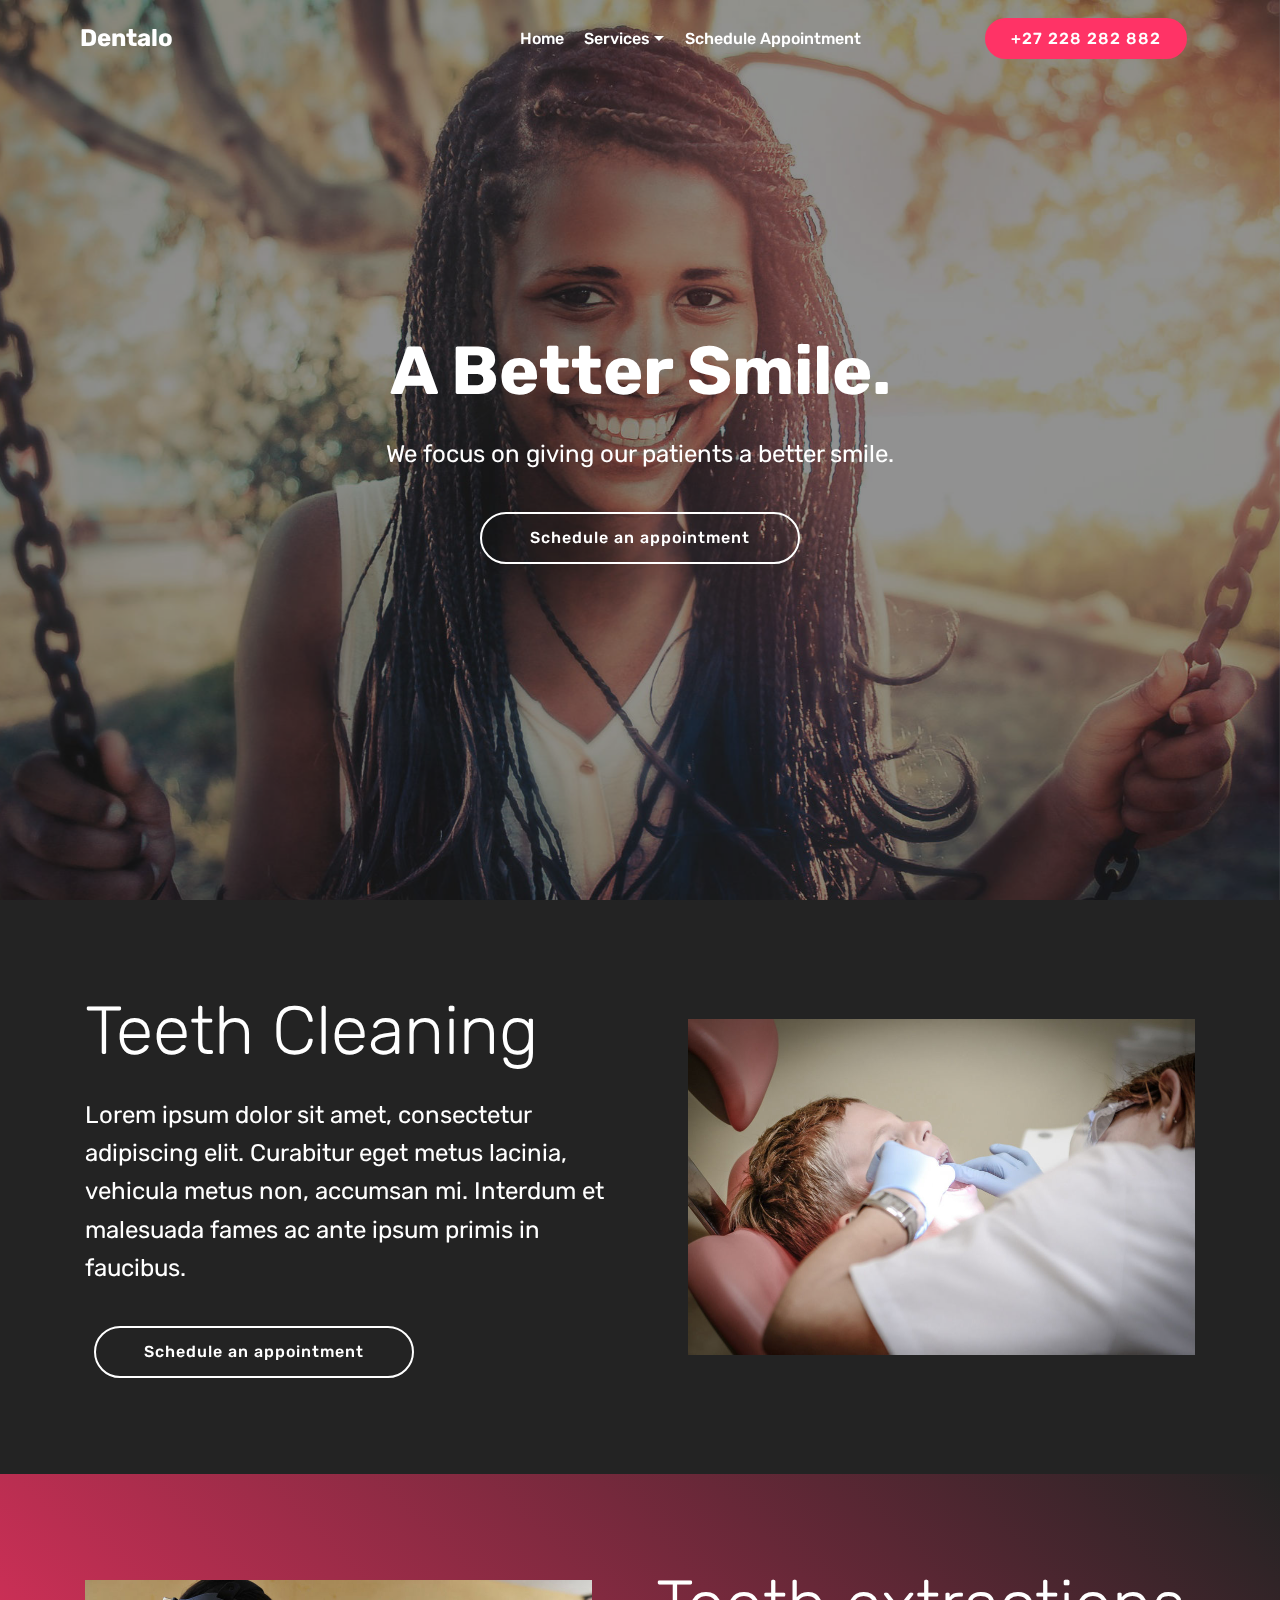
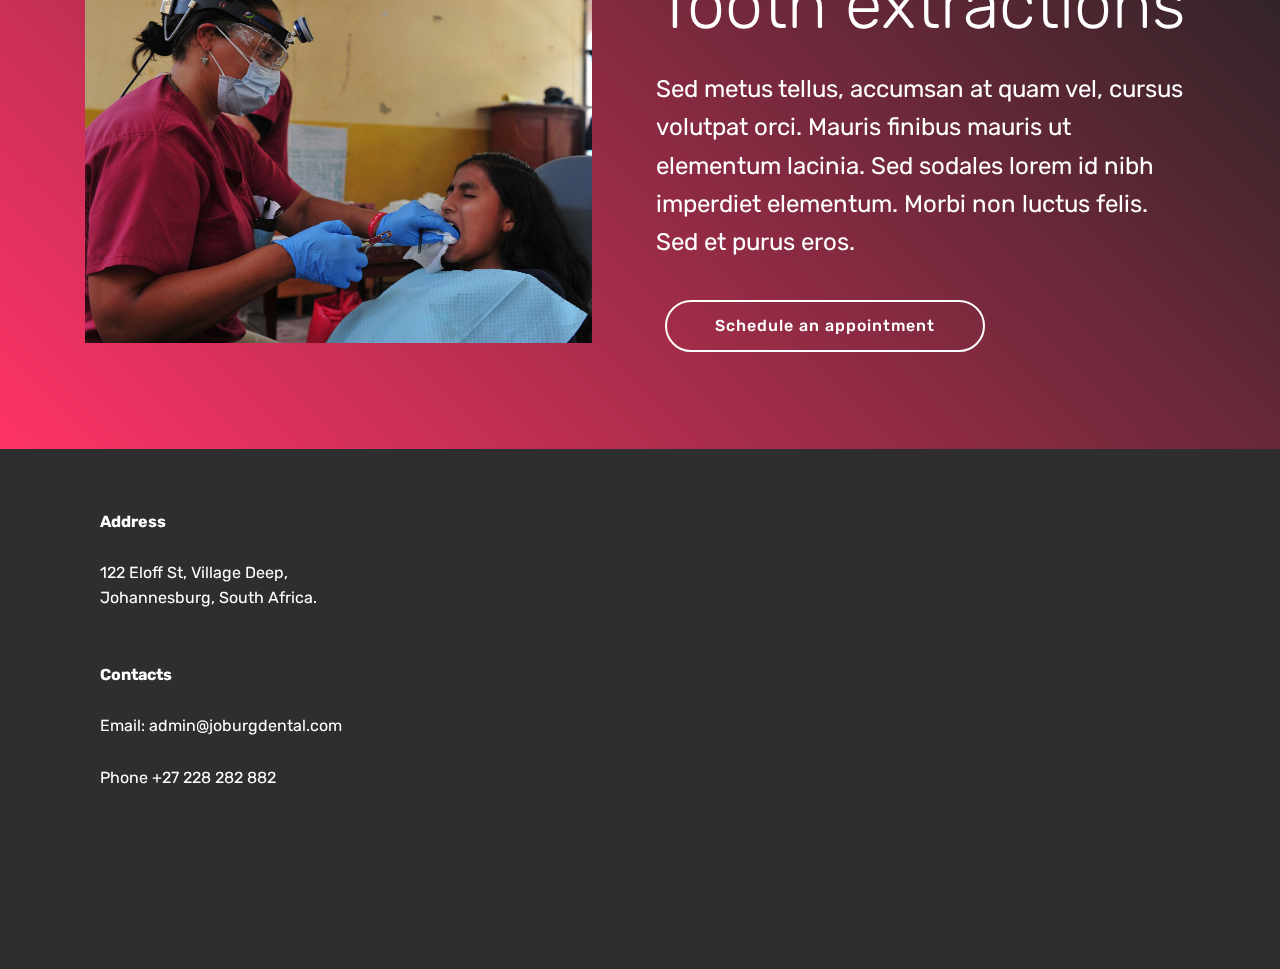
==== index.html @ c6b38f9f "create github pages" ====
<!DOCTYPE html>
<html  >
<head>
  <!-- Site made with Mobirise Website Builder v4.12.3, https://mobirise.com -->
  <meta charset="UTF-8">
  <meta http-equiv="X-UA-Compatible" content="IE=edge">
  <meta name="generator" content="Mobirise v4.12.3, mobirise.com">
  <meta name="viewport" content="width=device-width, initial-scale=1, minimum-scale=1">
  <link rel="shortcut icon" href="assets/images/mbr-196x98.png" type="image/x-icon">
  <meta name="description" content="">
  
  
  <title>Home</title>
  <link rel="stylesheet" href="assets/web/assets/mobirise-icons/mobirise-icons.css">
  <link rel="stylesheet" href="assets/bootstrap/css/bootstrap.min.css">
  <link rel="stylesheet" href="assets/bootstrap/css/bootstrap-grid.min.css">
  <link rel="stylesheet" href="assets/bootstrap/css/bootstrap-reboot.min.css">
  <link rel="stylesheet" href="assets/socicon/css/styles.css">
  <link rel="stylesheet" href="assets/tether/tether.min.css">
  <link rel="stylesheet" href="assets/dropdown/css/style.css">
  <link rel="stylesheet" href="assets/theme/css/style.css">
  <link rel="preload" as="style" href="assets/mobirise/css/mbr-additional.css"><link rel="stylesheet" href="assets/mobirise/css/mbr-additional.css" type="text/css">
  
  
  
</head>
<body>
  <section class="menu cid-s1eCRhpYbA" once="menu" id="menu1-0">

    

    <nav class="navbar navbar-expand beta-menu navbar-dropdown align-items-center navbar-fixed-top navbar-toggleable-sm bg-color transparent">
        <button class="navbar-toggler navbar-toggler-right" type="button" data-toggle="collapse" data-target="#navbarSupportedContent" aria-controls="navbarSupportedContent" aria-expanded="false" aria-label="Toggle navigation">
            <div class="hamburger">
                <span></span>
                <span></span>
                <span></span>
                <span></span>
            </div>
        </button>
        <div class="menu-logo">
            <div class="navbar-brand">
                
                <span class="navbar-caption-wrap"><a class="navbar-caption text-white display-5" href="https://mobirise.co">Dentalo</a></span>
            </div>
        </div>
        <div class="collapse navbar-collapse" id="navbarSupportedContent">
            <ul class="navbar-nav nav-dropdown" data-app-modern-menu="true"><li class="nav-item">
                    <a class="nav-link link text-white display-4" href="index.html">Home</a>
                </li><li class="nav-item dropdown"><a class="nav-link link text-white dropdown-toggle display-4" href="page1.html" data-toggle="dropdown-submenu" aria-expanded="true">Services</a><div class="dropdown-menu"><a class="text-white dropdown-item display-4" href="page1.html">Teeth Cleaning</a><a class="text-white dropdown-item display-4" href="page1.html">Braces</a></div></li><li class="nav-item"><a class="nav-link link text-white display-4" href="page1.html">Schedule Appointment</a></li>
                <li class="nav-item">
                    <a class="nav-link link text-white display-4" href="https://mobirise.co">
                        <font face="MobiriseIcons"><br></font> &nbsp; &nbsp; &nbsp; &nbsp; &nbsp; &nbsp; &nbsp; &nbsp; &nbsp; &nbsp;&nbsp;</a>
                </li></ul>
            <div class="navbar-buttons mbr-section-btn"><a class="btn btn-sm btn-secondary display-7" href="tel:+27 177 909 277">+27 228 282 882</a></div>
        </div>
    </nav>
</section>

<section class="engine"><a href="https://mobirise.info/z">best website templates</a></section><section class="cid-s1eF5R9jVP mbr-fullscreen mbr-parallax-background" id="header2-3">

    

    <div class="mbr-overlay" style="opacity: 0.5; background-color: rgb(35, 35, 35);"></div>

    <div class="container align-center">
        <div class="row justify-content-md-center">
            <div class="mbr-white col-md-10">
                <h1 class="mbr-section-title mbr-bold pb-3 mbr-fonts-style display-1">
                    A Better Smile.</h1>
                
                <p class="mbr-text pb-3 mbr-fonts-style display-5">We focus on giving our patients a better smile.</p>
                <div class="mbr-section-btn"><a class="btn btn-md btn-white-outline display-4" href="page1.html">Schedule an appointment</a></div>
            </div>
        </div>
    </div>
    
</section>

<section class="header3 cid-s1eGdiZqdR" id="header3-4">

    

    

    <div class="container">
        <div class="media-container-row">
            <div class="mbr-figure" style="width: 100%;">
                <img src="assets/images/mbr-1014x671.jpg" alt="Mobirise" title="">
            </div>

            <div class="media-content">
                <h1 class="mbr-section-title mbr-white pb-3 mbr-fonts-style display-1">
                    Teeth Cleaning</h1>
                
                <div class="mbr-section-text mbr-white pb-3 ">
                    <p class="mbr-text mbr-fonts-style display-5">
                        Lorem ipsum dolor sit amet, consectetur adipiscing elit. Curabitur eget metus lacinia, vehicula metus non, accumsan mi. Interdum et malesuada fames ac ante ipsum primis in faucibus.</p>
                </div>
                <div class="mbr-section-btn"><a class="btn btn-md btn-white-outline display-4" href="page1.html">Schedule an appointment</a></div>
            </div>
        </div>
    </div>

</section>

<section class="header3 cid-s1eJsn1pOf" id="header3-5">

    

    

    <div class="container">
        <div class="media-container-row">
            <div class="mbr-figure" style="width: 100%;">
                <img src="assets/images/mbr-1014x724.jpg" alt="Mobirise" title="">
            </div>

            <div class="media-content">
                <h1 class="mbr-section-title mbr-white pb-3 mbr-fonts-style display-1">
                    Tooth extractions</h1>
                
                <div class="mbr-section-text mbr-white pb-3 ">
                    <p class="mbr-text mbr-fonts-style display-5">Sed metus tellus, accumsan at quam vel, cursus volutpat orci. Mauris finibus mauris ut elementum lacinia. Sed sodales lorem id nibh imperdiet elementum. Morbi non luctus felis. Sed et purus eros.</p>
                </div>
                <div class="mbr-section-btn"><a class="btn btn-md btn-white-outline display-4" href="page1.html">Schedule an appointment</a></div>
            </div>
        </div>
    </div>

</section>

<section class="cid-s1eMIFIVmh" id="footer2-8">

    

    

    <div class="container">
        <div class="media-container-row content mbr-white">
            <div class="col-12 col-md-3 mbr-fonts-style display-7">
                <p class="mbr-text">
                    <strong>Address</strong>
                    <br><br>122 Eloff St, Village Deep, Johannesburg, South Africa.<br>
                    <br>
                    <br><strong>Contacts</strong>
                    <br>
                    <br>Email: admin@joburgdental.com &nbsp; <br>Phone +27 228 282 882&nbsp;<br></p>
            </div>
            <div class="col-12 col-md-3 mbr-fonts-style display-7">
                <p class="mbr-text"></p>
            </div>
            <div class="col-12 col-md-6">
                <div class="google-map"><iframe frameborder="0" style="border:0" src="https://www.google.com/maps/embed/v1/place?key=AIzaSyAEIpgj38KyLFELm2bK9Y7krBkz1K-cMq8&amp;q=place_id:ChIJB31ezOoOlR4RMbNybUvDnTE" allowfullscreen=""></iframe></div>
            </div>
        </div>
        
    </div>
</section>


  <script src="assets/web/assets/jquery/jquery.min.js"></script>
  <script src="assets/popper/popper.min.js"></script>
  <script src="assets/bootstrap/js/bootstrap.min.js"></script>
  <script src="assets/tether/tether.min.js"></script>
  <script src="assets/dropdown/js/nav-dropdown.js"></script>
  <script src="assets/dropdown/js/navbar-dropdown.js"></script>
  <script src="assets/touchswipe/jquery.touch-swipe.min.js"></script>
  <script src="assets/parallax/jarallax.min.js"></script>
  <script src="assets/smoothscroll/smooth-scroll.js"></script>
  <script src="assets/theme/js/script.js"></script>
  
  
</body>
</html>
---- assets/web/assets/mobirise-icons/mobirise-icons.css ----
@font-face {
  font-family: 'MobiriseIcons';
  src:  url('mobirise-icons.eot?spat4u');
  src:  url('mobirise-icons.eot?spat4u#iefix') format('embedded-opentype'),
    url('mobirise-icons.ttf?spat4u') format('truetype'),
    url('mobirise-icons.woff?spat4u') format('woff'),
    url('mobirise-icons.svg?spat4u#MobiriseIcons') format('svg');
  font-weight: normal;
  font-style: normal;
  font-display: swap;
}

[class^="mbri-"], [class*=" mbri-"] {
  /* use !important to prevent issues with browser extensions that change fonts */
  font-family: MobiriseIcons !important;
  speak: none;
  font-style: normal;
  font-weight: normal;
  font-variant: normal;
  text-transform: none;
  line-height: 1;

  /* Better Font Rendering =========== */
  -webkit-font-smoothing: antialiased;
  -moz-osx-font-smoothing: grayscale;
}

.mbri-add-submenu:before {
  content: "\e900";
}
.mbri-alert:before {
  content: "\e901";
}
.mbri-align-center:before {
  content: "\e902";
}
.mbri-align-justify:before {
  content: "\e903";
}
.mbri-align-left:before {
  content: "\e904";
}
.mbri-align-right:before {
  content: "\e905";
}
.mbri-android:before {
  content: "\e906";
}
.mbri-apple:before {
  content: "\e907";
}
.mbri-arrow-down:before {
  content: "\e908";
}
.mbri-arrow-next:before {
  content: "\e909";
}
.mbri-arrow-prev:before {
  content: "\e90a";
}
.mbri-arrow-up:before {
  content: "\e90b";
}
.mbri-bold:before {
  content: "\e90c";
}
.mbri-bookmark:before {
  content: "\e90d";
}
.mbri-bootstrap:before {
  content: "\e90e";
}
.mbri-briefcase:before {
  content: "\e90f";
}
.mbri-browse:before {
  content: "\e910";
}
.mbri-bulleted-list:before {
  content: "\e911";
}
.mbri-calendar:before {
  content: "\e912";
}
.mbri-camera:before {
  content: "\e913";
}
.mbri-cart-add:before {
  content: "\e914";
}
.mbri-cart-full:before {
  content: "\e915";
}
.mbri-cash:before {
  content: "\e916";
}
.mbri-change-style:before {
  content: "\e917";
}
.mbri-chat:before {
  content: "\e918";
}
.mbri-clock:before {
  content: "\e919";
}
.mbri-close:before {
  content: "\e91a";
}
.mbri-cloud:before {
  content: "\e91b";
}
.mbri-code:before {
  content: "\e91c";
}
.mbri-contact-form:before {
  content: "\e91d";
}
.mbri-credit-card:before {
  content: "\e91e";
}
.mbri-cursor-click:before {
  content: "\e91f";
}
.mbri-cust-feedback:before {
  content: "\e920";
}
.mbri-database:before {
  content: "\e921";
}
.mbri-delivery:before {
  content: "\e922";
}
.mbri-desktop:before {
  content: "\e923";
}
.mbri-devices:before {
  content: "\e924";
}
.mbri-down:before {
  content: "\e925";
}
.mbri-download:before {
  content: "\e989";
}
.mbri-drag-n-drop:before {
  content: "\e927";
}
.mbri-drag-n-drop2:before {
  content: "\e928";
}
.mbri-edit:before {
  content: "\e929";
}
.mbri-edit2:before {
  content: "\e92a";
}
.mbri-error:before {
  content: "\e92b";
}
.mbri-extension:before {
  content: "\e92c";
}
.mbri-features:before {
  content: "\e92d";
}
.mbri-file:before {
  content: "\e92e";
}
.mbri-flag:before {
  content: "\e92f";
}
.mbri-folder:before {
  content: "\e930";
}
.mbri-gift:before {
  content: "\e931";
}
.mbri-github:before {
  content: "\e932";
}
.mbri-globe:before {
  content: "\e933";
}
.mbri-globe-2:before {
  content: "\e934";
}
.mbri-growing-chart:before {
  content: "\e935";
}
.mbri-hearth:before {
  content: "\e936";
}
.mbri-help:before {
  content: "\e937";
}
.mbri-home:before {
  content: "\e938";
}
.mbri-hot-cup:before {
  content: "\e939";
}
.mbri-idea:before {
  content: "\e93a";
}
.mbri-image-gallery:before {
  content: "\e93b";
}
.mbri-image-slider:before {
  content: "\e93c";
}
.mbri-info:before {
  content: "\e93d";
}
.mbri-italic:before {
  content: "\e93e";
}
.mbri-key:before {
  content: "\e93f";
}
.mbri-laptop:before {
  content: "\e940";
}
.mbri-layers:before {
  content: "\e941";
}
.mbri-left-right:before {
  content: "\e942";
}
.mbri-left:before {
  content: "\e943";
}
.mbri-letter:before {
  content: "\e944";
}
.mbri-like:before {
  content: "\e945";
}
.mbri-link:before {
  content: "\e946";
}
.mbri-lock:before {
  content: "\e947";
}
.mbri-login:before {
  content: "\e948";
}
.mbri-logout:before {
  content: "\e949";
}
.mbri-magic-stick:before {
  content: "\e94a";
}
.mbri-map-pin:before {
  content: "\e94b";
}
.mbri-menu:before {
  content: "\e94c";
}
.mbri-mobile:before {
  content: "\e94d";
}
.mbri-mobile2:before {
  content: "\e94e";
}
.mbri-mobirise:before {
  content: "\e94f";
}
.mbri-more-horizontal:before {
  content: "\e950";
}
.mbri-more-vertical:before {
  content: "\e951";
}
.mbri-music:before {
  content: "\e952";
}
.mbri-new-file:before {
  content: "\e953";
}
.mbri-numbered-list:before {
  content: "\e954";
}
.mbri-opened-folder:before {
  content: "\e955";
}
.mbri-pages:before {
  content: "\e956";
}
.mbri-paper-plane:before {
  content: "\e957";
}
.mbri-paperclip:before {
  content: "\e958";
}
.mbri-photo:before {
  content: "\e959";
}
.mbri-photos:before {
  content: "\e95a";
}
.mbri-pin:before {
  content: "\e95b";
}
.mbri-play:before {
  content: "\e95c";
}
.mbri-plus:before {
  content: "\e95d";
}
.mbri-preview:before {
  content: "\e95e";
}
.mbri-print:before {
  content: "\e95f";
}
.mbri-protect:before {
  content: "\e960";
}
.mbri-question:before {
  content: "\e961";
}
.mbri-quote-left:before {
  content: "\e962";
}
.mbri-quote-right:before {
  content: "\e963";
}
.mbri-refresh:before {
  content: "\e964";
}
.mbri-responsive:before {
  content: "\e965";
}
.mbri-right:before {
  content: "\e966";
}
.mbri-rocket:before {
  content: "\e967";
}
.mbri-sad-face:before {
  content: "\e968";
}
.mbri-sale:before {
  content: "\e969";
}
.mbri-save:before {
  content: "\e96a";
}
.mbri-search:before {
  content: "\e96b";
}
.mbri-setting:before {
  content: "\e96c";
}
.mbri-setting2:before {
  content: "\e96d";
}
.mbri-setting3:before {
  content: "\e96e";
}
.mbri-share:before {
  content: "\e96f";
}
.mbri-shopping-bag:before {
  content: "\e970";
}
.mbri-shopping-basket:before {
  content: "\e971";
}
.mbri-shopping-cart:before {
  content: "\e972";
}
.mbri-sites:before {
  content: "\e973";
}
.mbri-smile-face:before {
  content: "\e974";
}
.mbri-speed:before {
  content: "\e975";
}
.mbri-star:before {
  content: "\e976";
}
.mbri-success:before {
  content: "\e977";
}
.mbri-sun:before {
  content: "\e978";
}
.mbri-sun2:before {
  content: "\e979";
}
.mbri-tablet:before {
  content: "\e97a";
}
.mbri-tablet-vertical:before {
  content: "\e97b";
}
.mbri-target:before {
  content: "\e97c";
}
.mbri-timer:before {
  content: "\e97d";
}
.mbri-to-ftp:before {
  content: "\e97e";
}
.mbri-to-local-drive:before {
  content: "\e97f";
}
.mbri-touch-swipe:before {
  content: "\e980";
}
.mbri-touch:before {
  content: "\e981";
}
.mbri-trash:before {
  content: "\e982";
}
.mbri-underline:before {
  content: "\e983";
}
.mbri-unlink:before {
  content: "\e984";
}
.mbri-unlock:before {
  content: "\e985";
}
.mbri-up-down:before {
  content: "\e986";
}
.mbri-up:before {
  content: "\e987";
}
.mbri-update:before {
  content: "\e988";
}
.mbri-upload:before {
 content: "\e926"; 
}
.mbri-user:before {
  content: "\e98a";
}
.mbri-user2:before {
  content: "\e98b";
}
.mbri-users:before {
  content: "\e98c";
}
.mbri-video:before {
  content: "\e98d";
}
.mbri-video-play:before {
  content: "\e98e";
}
.mbri-watch:before {
  content: "\e98f";
}
.mbri-website-theme:before {
  content: "\e990";
}
.mbri-wifi:before {
  content: "\e991";
}
.mbri-windows:before {
  content: "\e992";
}
.mbri-zoom-out:before {
  content: "\e993";
}
.mbri-redo:before {
  content: "\e994";
}
.mbri-undo:before {
  content: "\e995";
}
---- assets/socicon/css/styles.css ----
@charset "UTF-8";

@font-face {
  font-family: 'Socicon';
  src:  url('../fonts/socicon.eot');
  src:  url('../fonts/socicon.eot?#iefix') format('embedded-opentype'),
    url('../fonts/socicon.woff2') format('woff2'),
    url('../fonts/socicon.ttf') format('truetype'),
    url('../fonts/socicon.woff') format('woff'),
    url('../fonts/socicon.svg#socicon') format('svg');
  font-weight: normal;
  font-style: normal;
}

[data-icon]:before {
  font-family: "socicon" !important;
  content: attr(data-icon);
  font-style: normal !important;
  font-weight: normal !important;
  font-variant: normal !important;
  text-transform: none !important;
  speak: none;
  line-height: 1;
  -webkit-font-smoothing: antialiased;
  -moz-osx-font-smoothing: grayscale;
}

[class^="socicon-"], [class*=" socicon-"] {
  /* use !important to prevent issues with browser extensions that change fonts */
  font-family: 'Socicon' !important;
  speak: none;
  font-style: normal;
  font-weight: normal;
  font-variant: normal;
  text-transform: none;
  line-height: 1;

  /* Better Font Rendering =========== */
  -webkit-font-smoothing: antialiased;
  -moz-osx-font-smoothing: grayscale;
}

.socicon-eitaa:before {
  content: "\e97c";
}
.socicon-soroush:before {
  content: "\e97d";
}
.socicon-bale:before {
  content: "\e97e";
}
.socicon-zazzle:before {
  content: "\e97b";
}
.socicon-society6:before {
  content: "\e97a";
}
.socicon-redbubble:before {
  content: "\e979";
}
.socicon-avvo:before {
  content: "\e978";
}
.socicon-stitcher:before {
  content: "\e977";
}
.socicon-googlehangouts:before {
  content: "\e974";
}
.socicon-dlive:before {
  content: "\e975";
}
.socicon-vsco:before {
  content: "\e976";
}
.socicon-flipboard:before {
  content: "\e973";
}
.socicon-ubuntu:before {
  content: "\e958";
}
.socicon-artstation:before {
  content: "\e959";
}
.socicon-invision:before {
  content: "\e95a";
}
.socicon-torial:before {
  content: "\e95b";
}
.socicon-collectorz:before {
  content: "\e95c";
}
.socicon-seenthis:before {
  content: "\e95d";
}
.socicon-googleplaymusic:before {
  content: "\e95e";
}
.socicon-debian:before {
  content: "\e95f";
}
.socicon-filmfreeway:before {
  content: "\e960";
}
.socicon-gnome:before {
  content: "\e961";
}
.socicon-itchio:before {
  content: "\e962";
}
.socicon-jamendo:before {
  content: "\e963";
}
.socicon-mix:before {
  content: "\e964";
}
.socicon-sharepoint:before {
  content: "\e965";
}
.socicon-tinder:before {
  content: "\e966";
}
.socicon-windguru:before {
  content: "\e967";
}
.socicon-cdbaby:before {
  content: "\e968";
}
.socicon-elementaryos:before {
  content: "\e969";
}
.socicon-stage32:before {
  content: "\e96a";
}
.socicon-tiktok:before {
  content: "\e96b";
}
.socicon-gitter:before {
  content: "\e96c";
}
.socicon-letterboxd:before {
  content: "\e96d";
}
.socicon-threema:before {
  content: "\e96e";
}
.socicon-splice:before {
  content: "\e96f";
}
.socicon-metapop:before {
  content: "\e970";
}
.socicon-naver:before {
  content: "\e971";
}
.socicon-remote:before {
  content: "\e972";
}
.socicon-internet:before {
  content: "\e957";
}
.socicon-moddb:before {
  content: "\e94b";
}
.socicon-indiedb:before {
  content: "\e94c";
}
.socicon-traxsource:before {
  content: "\e94d";
}
.socicon-gamefor:before {
  content: "\e94e";
}
.socicon-pixiv:before {
  content: "\e94f";
}
.socicon-myanimelist:before {
  content: "\e950";
}
.socicon-blackberry:before {
  content: "\e951";
}
.socicon-wickr:before {
  content: "\e952";
}
.socicon-spip:before {
  content: "\e953";
}
.socicon-napster:before {
  content: "\e954";
}
.socicon-beatport:before {
  content: "\e955";
}
.socicon-hackerone:before {
  content: "\e956";
}
.socicon-hackernews:before {
  content: "\e946";
}
.socicon-smashwords:before {
  content: "\e947";
}
.socicon-kobo:before {
  content: "\e948";
}
.socicon-bookbub:before {
  content: "\e949";
}
.socicon-mailru:before {
  content: "\e94a";
}
.socicon-gitlab:before {
  content: "\e945";
}
.socicon-instructables:before {
  content: "\e944";
}
.socicon-portfolio:before {
  content: "\e943";
}
.socicon-codered:before {
  content: "\e940";
}
.socicon-origin:before {
  content: "\e941";
}
.socicon-nextdoor:before {
  content: "\e942";
}
.socicon-udemy:before {
  content: "\e93f";
}
.socicon-livemaster:before {
  content: "\e93e";
}
.socicon-crunchbase:before {
  content: "\e93b";
}
.socicon-homefy:before {
  content: "\e93c";
}
.socicon-calendly:before {
  content: "\e93d";
}
.socicon-realtor:before {
  content: "\e90f";
}
.socicon-tidal:before {
  content: "\e910";
}
.socicon-qobuz:before {
  content: "\e911";
}
.socicon-natgeo:before {
  content: "\e912";
}
.socicon-mastodon:before {
  content: "\e913";
}
.socicon-unsplash:before {
  content: "\e914";
}
.socicon-homeadvisor:before {
  content: "\e915";
}
.socicon-angieslist:before {
  content: "\e916";
}
.socicon-codepen:before {
  content: "\e917";
}
.socicon-slack:before {
  content: "\e918";
}
.socicon-openaigym:before {
  content: "\e919";
}
.socicon-logmein:before {
  content: "\e91a";
}
.socicon-fiverr:before {
  content: "\e91b";
}
.socicon-gotomeeting:before {
  content: "\e91c";
}
.socicon-aliexpress:before {
  content: "\e91d";
}
.socicon-guru:before {
  content: "\e91e";
}
.socicon-appstore:before {
  content: "\e91f";
}
.socicon-homes:before {
  content: "\e920";
}
.socicon-zoom:before {
  content: "\e921";
}
.socicon-alibaba:before {
  content: "\e922";
}
.socicon-craigslist:before {
  content: "\e923";
}
.socicon-wix:before {
  content: "\e924";
}
.socicon-redfin:before {
  content: "\e925";
}
.socicon-googlecalendar:before {
  content: "\e926";
}
.socicon-shopify:before {
  content: "\e927";
}
.socicon-freelancer:before {
  content: "\e928";
}
.socicon-seedrs:before {
  content: "\e929";
}
.socicon-bing:before {
  content: "\e92a";
}
.socicon-doodle:before {
  content: "\e92b";
}
.socicon-bonanza:before {
  content: "\e92c";
}
.socicon-squarespace:before {
  content: "\e92d";
}
.socicon-toptal:before {
  content: "\e92e";
}
.socicon-gust:before {
  content: "\e92f";
}
.socicon-ask:before {
  content: "\e930";
}
.socicon-trulia:before {
  content: "\e931";
}
.socicon-loomly:before {
  content: "\e932";
}
.socicon-ghost:before {
  content: "\e933";
}
.socicon-upwork:before {
  content: "\e934";
}
.socicon-fundable:before {
  content: "\e935";
}
.socicon-booking:before {
  content: "\e936";
}
.socicon-googlemaps:before {
  content: "\e937";
}
.socicon-zillow:before {
  content: "\e938";
}
.socicon-niconico:before {
  content: "\e939";
}
.socicon-toneden:before {
  content: "\e93a";
}
.socicon-augment:before {
  content: "\e908";
}
.socicon-bitbucket:before {
  content: "\e909";
}
.socicon-fyuse:before {
  content: "\e90a";
}
.socicon-yt-gaming:before {
  content: "\e90b";
}
.socicon-sketchfab:before {
  content: "\e90c";
}
.socicon-mobcrush:before {
  content: "\e90d";
}
.socicon-microsoft:before {
  content: "\e90e";
}
.socicon-pandora:before {
  content: "\e907";
}
.socicon-messenger:before {
  content: "\e906";
}
.socicon-gamewisp:before {
  content: "\e905";
}
.socicon-bloglovin:before {
  content: "\e904";
}
.socicon-tunein:before {
  content: "\e903";
}
.socicon-gamejolt:before {
  content: "\e901";
}
.socicon-trello:before {
  content: "\e902";
}
.socicon-spreadshirt:before {
  content: "\e900";
}
.socicon-500px:before {
  content: "\e000";
}
.socicon-8tracks:before {
  content: "\e001";
}
.socicon-airbnb:before {
  content: "\e002";
}
.socicon-alliance:before {
  content: "\e003";
}
.socicon-amazon:before {
  content: "\e004";
}
.socicon-amplement:before {
  content: "\e005";
}
.socicon-android:before {
  content: "\e006";
}
.socicon-angellist:before {
  content: "\e007";
}
.socicon-apple:before {
  content: "\e008";
}
.socicon-appnet:before {
  content: "\e009";
}
.socicon-baidu:before {
  content: "\e00a";
}
.socicon-bandcamp:before {
  content: "\e00b";
}
.socicon-battlenet:before {
  content: "\e00c";
}
.socicon-mixer:before {
  content: "\e00d";
}
.socicon-bebee:before {
  content: "\e00e";
}
.socicon-bebo:before {
  content: "\e00f";
}
.socicon-behance:before {
  content: "\e010";
}
.socicon-blizzard:before {
  content: "\e011";
}
.socicon-blogger:before {
  content: "\e012";
}
.socicon-buffer:before {
  content: "\e013";
}
.socicon-chrome:before {
  content: "\e014";
}
.socicon-coderwall:before {
  content: "\e015";
}
.socicon-curse:before {
  content: "\e016";
}
.socicon-dailymotion:before {
  content: "\e017";
}
.socicon-deezer:before {
  content: "\e018";
}
.socicon-delicious:before {
  content: "\e019";
}
.socicon-deviantart:before {
  content: "\e01a";
}
.socicon-diablo:before {
  content: "\e01b";
}
.socicon-digg:before {
  content: "\e01c";
}
.socicon-discord:before {
  content: "\e01d";
}
.socicon-disqus:before {
  content: "\e01e";
}
.socicon-douban:before {
  content: "\e01f";
}
.socicon-draugiem:before {
  content: "\e020";
}
.socicon-dribbble:before {
  content: "\e021";
}
.socicon-drupal:before {
  content: "\e022";
}
.socicon-ebay:before {
  content: "\e023";
}
.socicon-ello:before {
  content: "\e024";
}
.socicon-endomodo:before {
  content: "\e025";
}
.socicon-envato:before {
  content: "\e026";
}
.socicon-etsy:before {
  content: "\e027";
}
.socicon-facebook:before {
  content: "\e028";
}
.socicon-feedburner:before {
  content: "\e029";
}
.socicon-filmweb:before {
  content: "\e02a";
}
.socicon-firefox:before {
  content: "\e02b";
}
.socicon-flattr:before {
  content: "\e02c";
}
.socicon-flickr:before {
  content: "\e02d";
}
.socicon-formulr:before {
  content: "\e02e";
}
.socicon-forrst:before {
  content: "\e02f";
}
.socicon-foursquare:before {
  content: "\e030";
}
.socicon-friendfeed:before {
  content: "\e031";
}
.socicon-github:before {
  content: "\e032";
}
.socicon-goodreads:before {
  content: "\e033";
}
.socicon-google:before {
  content: "\e034";
}
.socicon-googlescholar:before {
  content: "\e035";
}
.socicon-googlegroups:before {
  content: "\e036";
}
.socicon-googlephotos:before {
  content: "\e037";
}
.socicon-googleplus:before {
  content: "\e038";
}
.socicon-grooveshark:before {
  content: "\e039";
}
.socicon-hackerrank:before {
  content: "\e03a";
}
.socicon-hearthstone:before {
  content: "\e03b";
}
.socicon-hellocoton:before {
  content: "\e03c";
}
.socicon-heroes:before {
  content: "\e03d";
}
.socicon-smashcast:before {
  content: "\e03e";
}
.socicon-horde:before {
  content: "\e03f";
}
.socicon-houzz:before {
  content: "\e040";
}
.socicon-icq:before {
  content: "\e041";
}
.socicon-identica:before {
  content: "\e042";
}
.socicon-imdb:before {
  content: "\e043";
}
.socicon-instagram:before {
  content: "\e044";
}
.socicon-issuu:before {
  content: "\e045";
}
.socicon-istock:before {
  content: "\e046";
}
.socicon-itunes:before {
  content: "\e047";
}
.socicon-keybase:before {
  content: "\e048";
}
.socicon-lanyrd:before {
  content: "\e049";
}
.socicon-lastfm:before {
  content: "\e04a";
}
.socicon-line:before {
  content: "\e04b";
}
.socicon-linkedin:before {
  content: "\e04c";
}
.socicon-livejournal:before {
  content: "\e04d";
}
.socicon-lyft:before {
  content: "\e04e";
}
.socicon-macos:before {
  content: "\e04f";
}
.socicon-mail:before {
  content: "\e050";
}
.socicon-medium:before {
  content: "\e051";
}
.socicon-meetup:before {
  content: "\e052";
}
.socicon-mixcloud:before {
  content: "\e053";
}
.socicon-modelmayhem:before {
  content: "\e054";
}
.socicon-mumble:before {
  content: "\e055";
}
.socicon-myspace:before {
  content: "\e056";
}
.socicon-newsvine:before {
  content: "\e057";
}
.socicon-nintendo:before {
  content: "\e058";
}
.socicon-npm:before {
  content: "\e059";
}
.socicon-odnoklassniki:before {
  content: "\e05a";
}
.socicon-openid:before {
  content: "\e05b";
}
.socicon-opera:before {
  content: "\e05c";
}
.socicon-outlook:before {
  content: "\e05d";
}
.socicon-overwatch:before {
  content: "\e05e";
}
.socicon-patreon:before {
  content: "\e05f";
}
.socicon-paypal:before {
  content: "\e060";
}
.socicon-periscope:before {
  content: "\e061";
}
.socicon-persona:before {
  content: "\e062";
}
.socicon-pinterest:before {
  content: "\e063";
}
.socicon-play:before {
  content: "\e064";
}
.socicon-player:before {
  content: "\e065";
}
.socicon-playstation:before {
  content: "\e066";
}
.socicon-pocket:before {
  content: "\e067";
}
.socicon-qq:before {
  content: "\e068";
}
.socicon-quora:before {
  content: "\e069";
}
.socicon-raidcall:before {
  content: "\e06a";
}
.socicon-ravelry:before {
  content: "\e06b";
}
.socicon-reddit:before {
  content: "\e06c";
}
.socicon-renren:before {
  content: "\e06d";
}
.socicon-researchgate:before {
  content: "\e06e";
}
.socicon-residentadvisor:before {
  content: "\e06f";
}
.socicon-reverbnation:before {
  content: "\e070";
}
.socicon-rss:before {
  content: "\e071";
}
.socicon-sharethis:before {
  content: "\e072";
}
.socicon-skype:before {
  content: "\e073";
}
.socicon-slideshare:before {
  content: "\e074";
}
.socicon-smugmug:before {
  content: "\e075";
}
.socicon-snapchat:before {
  content: "\e076";
}
.socicon-songkick:before {
  content: "\e077";
}
.socicon-soundcloud:before {
  content: "\e078";
}
.socicon-spotify:before {
  content: "\e079";
}
.socicon-stackexchange:before {
  content: "\e07a";
}
.socicon-stackoverflow:before {
  content: "\e07b";
}
.socicon-starcraft:before {
  content: "\e07c";
}
.socicon-stayfriends:before {
  content: "\e07d";
}
.socicon-steam:before {
  content: "\e07e";
}
.socicon-storehouse:before {
  content: "\e07f";
}
.socicon-strava:before {
  content: "\e080";
}
.socicon-streamjar:before {
  content: "\e081";
}
.socicon-stumbleupon:before {
  content: "\e082";
}
.socicon-swarm:before {
  content: "\e083";
}
.socicon-teamspeak:before {
  content: "\e084";
}
.socicon-teamviewer:before {
  content: "\e085";
}
.socicon-technorati:before {
  content: "\e086";
}
.socicon-telegram:before {
  content: "\e087";
}
.socicon-tripadvisor:before {
  content: "\e088";
}
.socicon-tripit:before {
  content: "\e089";
}
.socicon-triplej:before {
  content: "\e08a";
}
.socicon-tumblr:before {
  content: "\e08b";
}
.socicon-twitch:before {
  content: "\e08c";
}
.socicon-twitter:before {
  content: "\e08d";
}
.socicon-uber:before {
  content: "\e08e";
}
.socicon-ventrilo:before {
  content: "\e08f";
}
.socicon-viadeo:before {
  content: "\e090";
}
.socicon-viber:before {
  content: "\e091";
}
.socicon-viewbug:before {
  content: "\e092";
}
.socicon-vimeo:before {
  content: "\e093";
}
.socicon-vine:before {
  content: "\e094";
}
.socicon-vkontakte:before {
  content: "\e095";
}
.socicon-warcraft:before {
  content: "\e096";
}
.socicon-wechat:before {
  content: "\e097";
}
.socicon-weibo:before {
  content: "\e098";
}
.socicon-whatsapp:before {
  content: "\e099";
}
.socicon-wikipedia:before {
  content: "\e09a";
}
.socicon-windows:before {
  content: "\e09b";
}
.socicon-wordpress:before {
  content: "\e09c";
}
.socicon-wykop:before {
  content: "\e09d";
}
.socicon-xbox:before {
  content: "\e09e";
}
.socicon-xing:before {
  content: "\e09f";
}
.socicon-yahoo:before {
  content: "\e0a0";
}
.socicon-yammer:before {
  content: "\e0a1";
}
.socicon-yandex:before {
  content: "\e0a2";
}
.socicon-yelp:before {
  content: "\e0a3";
}
.socicon-younow:before {
  content: "\e0a4";
}
.socicon-youtube:before {
  content: "\e0a5";
}
.socicon-zapier:before {
  content: "\e0a6";
}
.socicon-zerply:before {
  content: "\e0a7";
}
.socicon-zomato:before {
  content: "\e0a8";
}
.socicon-zynga:before {
  content: "\e0a9";
}
---- assets/dropdown/css/style.css ----
.navbar-dropdown {
  left: 0;
  padding: 0;
  position: absolute;
  right: 0;
  top: 0;
  transition: all 0.45s ease;
  z-index: 1030;
  background: #282828; }
  .navbar-dropdown .navbar-logo {
    margin-right: 0.8rem;
    transition: margin 0.3s ease-in-out;
    vertical-align: middle; }
    .navbar-dropdown .navbar-logo img {
      height: 3.125rem;
      transition: all 0.3s ease-in-out; }
    .navbar-dropdown .navbar-logo.mbr-iconfont {
      font-size: 3.125rem;
      line-height: 3.125rem; }
  .navbar-dropdown .navbar-caption {
    font-weight: 700;
    white-space: normal;
    vertical-align: -4px;
    line-height: 3.125rem !important; }
    .navbar-dropdown .navbar-caption, .navbar-dropdown .navbar-caption:hover {
      color: inherit;
      text-decoration: none; }
  .navbar-dropdown .mbr-iconfont + .navbar-caption {
    vertical-align: -1px; }
  .navbar-dropdown.navbar-fixed-top {
    position: fixed; }
  .navbar-dropdown .navbar-brand span {
    vertical-align: -4px; }
  .navbar-dropdown.bg-color.transparent {
    background: none; }
  .navbar-dropdown.navbar-short .navbar-brand {
    padding: 0.625rem 0; }
    .navbar-dropdown.navbar-short .navbar-brand span {
      vertical-align: -1px; }
  .navbar-dropdown.navbar-short .navbar-caption {
    line-height: 2.375rem !important;
    vertical-align: -2px; }
  .navbar-dropdown.navbar-short .navbar-logo {
    margin-right: 0.5rem; }
    .navbar-dropdown.navbar-short .navbar-logo img {
      height: 2.375rem; }
    .navbar-dropdown.navbar-short .navbar-logo.mbr-iconfont {
      font-size: 2.375rem;
      line-height: 2.375rem; }
  .navbar-dropdown.navbar-short .mbr-table-cell {
    height: 3.625rem; }
  .navbar-dropdown .navbar-close {
    left: 0.6875rem;
    position: fixed;
    top: 0.75rem;
    z-index: 1000; }
  .navbar-dropdown .hamburger-icon {
    content: "";
    display: inline-block;
    vertical-align: middle;
    width: 16px;
    -webkit-box-shadow: 0 -6px 0 1px #282828,0 0 0 1px #282828,0 6px 0 1px #282828;
    -moz-box-shadow: 0 -6px 0 1px #282828,0 0 0 1px #282828,0 6px 0 1px #282828;
    box-shadow: 0 -6px 0 1px #282828,0 0 0 1px #282828,0 6px 0 1px #282828; }

.dropdown-menu .dropdown-toggle[data-toggle="dropdown-submenu"]::after {
  border-bottom: 0.35em solid transparent;
  border-left: 0.35em solid;
  border-right: 0;
  border-top: 0.35em solid transparent;
  margin-left: 0.3rem; }

.dropdown-menu .dropdown-item:focus {
  outline: 0; }

.nav-dropdown {
  font-size: 0.75rem;
  font-weight: 500;
  height: auto !important; }
  .nav-dropdown .nav-btn {
    padding-left: 1rem; }
  .nav-dropdown .link {
    margin: .667em 1.667em;
    font-weight: 500;
    padding: 0;
    transition: color .2s ease-in-out; }
    .nav-dropdown .link.dropdown-toggle {
      margin-right: 2.583em; }
      .nav-dropdown .link.dropdown-toggle::after {
        margin-left: .25rem;
        border-top: 0.35em solid;
        border-right: 0.35em solid transparent;
        border-left: 0.35em solid transparent;
        border-bottom: 0; }
      .nav-dropdown .link.dropdown-toggle[aria-expanded="true"] {
        margin: 0;
        padding: 0.667em 3.263em  0.667em 1.667em; }
  .nav-dropdown .link::after,
  .nav-dropdown .dropdown-item::after {
    color: inherit; }
  .nav-dropdown .btn {
    font-size: 0.75rem;
    font-weight: 700;
    letter-spacing: 0;
    margin-bottom: 0;
    padding-left: 1.25rem;
    padding-right: 1.25rem; }
  .nav-dropdown .dropdown-menu {
    border-radius: 0;
    border: 0;
    left: 0;
    margin: 0;
    padding-bottom: 1.25rem;
    padding-top: 1.25rem;
    position: relative; }
  .nav-dropdown .dropdown-submenu {
    margin-left: 0.125rem;
    top: 0; }
  .nav-dropdown .dropdown-item {
    font-weight: 500;
    line-height: 2;
    padding: 0.3846em 4.615em 0.3846em 1.5385em;
    position: relative;
    transition: color .2s ease-in-out, background-color .2s ease-in-out; }
    .nav-dropdown .dropdown-item::after {
      margin-top: -0.3077em;
      position: absolute;
      right: 1.1538em;
      top: 50%; }
    .nav-dropdown .dropdown-item:focus, .nav-dropdown .dropdown-item:hover {
      background: none; }

@media (max-width: 767px) {
  .nav-dropdown.navbar-toggleable-sm {
    bottom: 0;
    display: none;
    left: 0;
    overflow-x: hidden;
    position: fixed;
    top: 0;
    transform: translateX(-100%);
    -ms-transform: translateX(-100%);
    -webkit-transform: translateX(-100%);
    width: 18.75rem;
    z-index: 999; } }
.nav-dropdown.navbar-toggleable-xl {
  bottom: 0;
  display: none;
  left: 0;
  overflow-x: hidden;
  position: fixed;
  top: 0;
  transform: translateX(-100%);
  -ms-transform: translateX(-100%);
  -webkit-transform: translateX(-100%);
  width: 18.75rem;
  z-index: 999; }

.nav-dropdown-sm {
  display: block !important;
  overflow-x: hidden;
  overflow: auto;
  padding-top: 3.875rem; }
  .nav-dropdown-sm::after {
    content: "";
    display: block;
    height: 3rem;
    width: 100%; }
  .nav-dropdown-sm.collapse.in ~ .navbar-close {
    display: block !important; }
  .nav-dropdown-sm.collapsing, .nav-dropdown-sm.collapse.in {
    transform: translateX(0);
    -ms-transform: translateX(0);
    -webkit-transform: translateX(0);
    transition: all 0.25s ease-out;
    -webkit-transition: all 0.25s ease-out;
    background: #282828; }
  .nav-dropdown-sm.collapsing[aria-expanded="false"] {
    transform: translateX(-100%);
    -ms-transform: translateX(-100%);
    -webkit-transform: translateX(-100%); }
  .nav-dropdown-sm .nav-item {
    display: block;
    margin-left: 0 !important;
    padding-left: 0; }
  .nav-dropdown-sm .link,
  .nav-dropdown-sm .dropdown-item {
    border-top: 1px dotted rgba(255, 255, 255, 0.1);
    font-size: 0.8125rem;
    line-height: 1.6;
    margin: 0 !important;
    padding: 0.875rem 2.4rem 0.875rem 1.5625rem !important;
    position: relative;
    white-space: normal; }
    .nav-dropdown-sm .link:focus, .nav-dropdown-sm .link:hover,
    .nav-dropdown-sm .dropdown-item:focus,
    .nav-dropdown-sm .dropdown-item:hover {
      background: rgba(0, 0, 0, 0.2) !important;
      color: #c0a375; }
  .nav-dropdown-sm .nav-btn {
    position: relative;
    padding: 1.5625rem 1.5625rem 0 1.5625rem; }
    .nav-dropdown-sm .nav-btn::before {
      border-top: 1px dotted rgba(255, 255, 255, 0.1);
      content: "";
      left: 0;
      position: absolute;
      top: 0;
      width: 100%; }
    .nav-dropdown-sm .nav-btn + .nav-btn {
      padding-top: 0.625rem; }
      .nav-dropdown-sm .nav-btn + .nav-btn::before {
        display: none; }
  .nav-dropdown-sm .btn {
    padding: 0.625rem 0; }
  .nav-dropdown-sm .dropdown-toggle[data-toggle="dropdown-submenu"]::after {
    margin-left: .25rem;
    border-top: 0.35em solid;
    border-right: 0.35em solid transparent;
    border-left: 0.35em solid transparent;
    border-bottom: 0; }
  .nav-dropdown-sm .dropdown-toggle[data-toggle="dropdown-submenu"][aria-expanded="true"]::after {
    border-top: 0;
    border-right: 0.35em solid transparent;
    border-left: 0.35em solid transparent;
    border-bottom: 0.35em solid; }
  .nav-dropdown-sm .dropdown-menu {
    margin: 0;
    padding: 0;
    position: relative;
    top: 0;
    left: 0;
    width: 100%;
    border: 0;
    float: none;
    border-radius: 0;
    background: none; }
  .nav-dropdown-sm .dropdown-submenu {
    left: 100%;
    margin-left: 0.125rem;
    margin-top: -1.25rem;
    top: 0; }

.navbar-toggleable-sm .nav-dropdown .dropdown-menu {
  position: absolute; }

.navbar-toggleable-sm .nav-dropdown .dropdown-submenu {
  left: 100%;
  margin-left: 0.125rem;
  margin-top: -1.25rem;
  top: 0; }

.navbar-toggleable-sm.opened .nav-dropdown .dropdown-menu {
  position: relative; }

.navbar-toggleable-sm.opened .nav-dropdown .dropdown-submenu {
  left: 0;
  margin-left: 00rem;
  margin-top: 0rem;
  top: 0; }

.is-builder .nav-dropdown.collapsing {
  transition: none !important; }

/*# sourceMappingURL=style.css.map */
---- assets/theme/css/style.css ----
@charset "UTF-8";
/*!
 * Mobirise v4 theme (https://mobirise.com/)
 * Copyright 2017 Mobirise
 */
section {
  background-color: #eeeeee;
}

body {
  font-style: normal;
  line-height: 1.5;
}

section,
.container,
.container-fluid {
  position: relative;
  word-wrap: break-word;
}

a.mbr-iconfont:hover {
  text-decoration: none;
}

.article .lead p,
.article .lead ul,
.article .lead ol,
.article .lead pre,
.article .lead blockquote {
  margin-bottom: 0;
}

ul,
ol,
pre,
blockquote {
  margin-bottom: 2.3125rem;
}

pre {
  background: #f4f4f4;
  padding: 10px 24px;
  white-space: pre-wrap;
}

.inactive {
  -webkit-user-select: none;
  -moz-user-select: none;
  -ms-user-select: none;
  user-select: none;
  pointer-events: none;
  -webkit-user-drag: none;
  user-drag: none;
}

.mbr-section__comments .row {
  justify-content: center;
  -webkit-justify-content: center;
}

a {
  font-style: normal;
  font-weight: 400;
  cursor: pointer;
}
a, a:hover {
  text-decoration: none;
}

figure {
  margin-bottom: 0;
}

body {
  color: #232323;
}

h1,
h2,
h3,
h4,
h5,
h6,
.h1,
.h2,
.h3,
.h4,
.h5,
.h6,
.display-1,
.display-2,
.display-3,
.display-4 {
  line-height: 1;
  word-break: break-word;
  word-wrap: break-word;
}

.mbr-section-title {
  font-style: normal;
  line-height: 1.2;
}

.mbr-section-subtitle {
  line-height: 1.3;
}

.mbr-text {
  font-style: normal;
  line-height: 1.6;
}

b,
strong {
  font-weight: bold;
}

blockquote {
  padding: 10px 0 10px 20px;
  position: relative;
  border-left: 2px solid;
  border-color: #ff3366;
}

input:-webkit-autofill, input:-webkit-autofill:hover, input:-webkit-autofill:focus, input:-webkit-autofill:active {
  transition-delay: 9999s;
  transition-property: background-color, color;
}

textarea[type=hidden] {
  display: none;
}

body {
  position: relative;
}

section {
  background-position: 50% 50%;
  background-repeat: no-repeat;
  background-size: cover;
}
section .mbr-background-video,
section .mbr-background-video-preview {
  position: absolute;
  bottom: 0;
  left: 0;
  right: 0;
  top: 0;
}

.hidden {
  visibility: hidden;
}

.mbr-z-index20 {
  z-index: 20;
}

/*! Base colors */
.mbr-white {
  color: #ffffff;
}

.mbr-black {
  color: #000000;
}

.mbr-bg-white {
  background-color: #ffffff;
}

.mbr-bg-black {
  background-color: #000000;
}

/*! Text-aligns */
.align-left {
  text-align: left;
}

.align-center {
  text-align: center;
}

.align-right {
  text-align: right;
}

@media (max-width: 767px) {
  .align-left,
.align-center,
.align-right,
.mbr-section-btn,
.mbr-section-title {
    text-align: center;
  }
}
/*! Font-weight  */
.mbr-light {
  font-weight: 300;
}

.mbr-regular {
  font-weight: 400;
}

.mbr-semibold {
  font-weight: 500;
}

.mbr-bold {
  font-weight: 700;
}

/*! Media  */
.media-size-item {
  -webkit-flex: 1 1 auto;
  -moz-flex: 1 1 auto;
  -ms-flex: 1 1 auto;
  -o-flex: 1 1 auto;
  flex: 1 1 auto;
}

.media-content {
  -webkit-flex-basis: 100%;
  flex-basis: 100%;
}

.media-container-row {
  display: -ms-flexbox;
  display: -webkit-flex;
  display: flex;
  -webkit-flex-direction: row;
  -ms-flex-direction: row;
  flex-direction: row;
  -webkit-flex-wrap: wrap;
  -ms-flex-wrap: wrap;
  flex-wrap: wrap;
  -webkit-justify-content: center;
  -ms-flex-pack: center;
  justify-content: center;
  -webkit-align-content: center;
  -ms-flex-line-pack: center;
  align-content: center;
  -webkit-align-items: start;
  -ms-flex-align: start;
  align-items: start;
}
.media-container-row .media-size-item {
  width: 400px;
}

.media-container-column {
  display: -ms-flexbox;
  display: -webkit-flex;
  display: flex;
  -webkit-flex-direction: column;
  -ms-flex-direction: column;
  flex-direction: column;
  -webkit-flex-wrap: wrap;
  -ms-flex-wrap: wrap;
  flex-wrap: wrap;
  -webkit-justify-content: center;
  -ms-flex-pack: center;
  justify-content: center;
  -webkit-align-content: center;
  -ms-flex-line-pack: center;
  align-content: center;
  -webkit-align-items: stretch;
  -ms-flex-align: stretch;
  align-items: stretch;
}
.media-container-column > * {
  width: 100%;
}

@media (min-width: 992px) {
  .media-container-row {
    -webkit-flex-wrap: nowrap;
    -ms-flex-wrap: nowrap;
    flex-wrap: nowrap;
  }
}
figure {
  overflow: hidden;
}

figure[mbr-media-size] {
  transition: width 0.1s;
}

.mbr-figure img,
.mbr-figure iframe {
  display: block;
  width: 100%;
}

.card {
  background-color: transparent;
  border: none;
}

.card-box {
  width: 100%;
}

.card-img {
  text-align: center;
  flex-shrink: 0;
  -webkit-flex-shrink: 0;
}

.media {
  max-width: 100%;
  margin: 0 auto;
}

.mbr-figure {
  -ms-flex-item-align: center;
  -ms-grid-row-align: center;
  -webkit-align-self: center;
  align-self: center;
}

.media-container > div {
  max-width: 100%;
}

.mbr-figure img,
.card-img img {
  width: 100%;
}

@media (max-width: 991px) {
  .media-size-item {
    width: auto !important;
  }

  .media {
    width: auto;
  }

  .mbr-figure {
    width: 100% !important;
  }
}
/*! Buttons */
.btn {
  font-weight: 500;
  border-width: 2px;
  font-style: normal;
  letter-spacing: 1px;
  margin: 0.4rem 0.8rem;
  white-space: normal;
  -webkit-transition: all 0.3s ease-in-out;
  -moz-transition: all 0.3s ease-in-out;
  transition: all 0.3s ease-in-out;
  display: inline-flex;
  align-items: center;
  justify-content: center;
  word-break: break-word;
  -webkit-align-items: center;
  -webkit-justify-content: center;
  display: -webkit-inline-flex;
}

.btn-sm {
  font-weight: 500;
  letter-spacing: 1px;
  -webkit-transition: all 0.3s ease-in-out;
  -moz-transition: all 0.3s ease-in-out;
  transition: all 0.3s ease-in-out;
}

.btn-md {
  font-weight: 500;
  letter-spacing: 1px;
  margin: 0.4rem 0.8rem !important;
  -webkit-transition: all 0.3s ease-in-out;
  -moz-transition: all 0.3s ease-in-out;
  transition: all 0.3s ease-in-out;
}

.btn-lg {
  font-weight: 500;
  letter-spacing: 1px;
  margin: 0.4rem 0.8rem !important;
  -webkit-transition: all 0.3s ease-in-out;
  -moz-transition: all 0.3s ease-in-out;
  transition: all 0.3s ease-in-out;
}

.mbr-section-btn {
  margin-left: -0.25rem;
  margin-right: -0.25rem;
  font-size: 0;
}

nav .mbr-section-btn {
  margin-left: 0rem;
  margin-right: 0rem;
}

.btn-form {
  border-radius: 0;
}
.btn-form:hover {
  cursor: pointer;
}

/*! Btn icon margin */
.btn .mbr-iconfont,
.btn.btn-sm .mbr-iconfont {
  cursor: pointer;
  margin-right: 0.5rem;
}

.btn.btn-md .mbr-iconfont,
.btn.btn-md .mbr-iconfont {
  margin-right: 0.8rem;
}

.mbr-regular {
  font-weight: 400;
}

.mbr-semibold {
  font-weight: 500;
}

.mbr-bold {
  font-weight: 700;
}

[type=submit] {
  -webkit-appearance: none;
}

/*! Full-screen */
.mbr-fullscreen .mbr-overlay {
  min-height: 100vh;
}

.mbr-fullscreen {
  display: flex;
  display: -webkit-flex;
  display: -moz-flex;
  display: -ms-flex;
  display: -o-flex;
  align-items: center;
  -webkit-align-items: center;
  min-height: 100vh;
  padding-top: 3rem;
  padding-bottom: 3rem;
}

/*! Map */
.map {
  height: 25rem;
  position: relative;
}
.map iframe {
  width: 100%;
  height: 100%;
}

.mbr-overlay {
  background-color: #000;
  bottom: 0;
  left: 0;
  opacity: 0.5;
  position: absolute;
  right: 0;
  top: 0;
  z-index: 0;
  pointer-events: none;
}

/* Form */
blockquote {
  font-style: italic;
  padding: 10px 0 10px 20px;
  font-size: 1.09rem;
  position: relative;
  border-width: 3px;
}

.form-control {
  background-color: #f5f5f5;
  box-shadow: none;
  color: #565656;
  line-height: 1.43;
  min-height: 3.5em;
  padding: 1.07em 0.5em;
}
.form-control, .form-control:focus {
  border: 1px solid #e8e8e8;
}
.form-active .form-control:invalid {
  border-color: red;
}

.form-control-label {
  position: relative;
  cursor: pointer;
  margin-bottom: 0.357em;
  padding: 0;
}

.alert {
  color: #ffffff;
  border-radius: 0;
  border: 0;
  font-size: 0.875rem;
  line-height: 1.5;
  margin-bottom: 1.875rem;
  padding: 1.25rem;
  position: relative;
}
.alert.alert-form::after {
  background-color: inherit;
  bottom: -7px;
  content: "";
  display: block;
  height: 14px;
  left: 50%;
  margin-left: -7px;
  position: absolute;
  transform: rotate(45deg);
  width: 14px;
  -webkit-transform: rotate(45deg);
}

.form-asterisk {
  font-family: initial;
  position: absolute;
  top: -2px;
  font-weight: normal;
}

/*! Scroll to top arrow */
#scrollToTop a i:before {
  content: "";
  position: absolute;
  height: 40%;
  top: 25%;
  background: #fff;
  width: 2px;
  left: calc(50% - 1px);
}
#scrollToTop a i:after {
  content: "";
  position: absolute;
  display: block;
  border-top: 2px solid #fff;
  border-right: 2px solid #fff;
  width: 40%;
  height: 40%;
  left: 30%;
  bottom: 30%;
  transform: rotate(135deg);
  -webkit-transform: rotate(135deg);
}

.mbr-arrow-up {
  bottom: 25px;
  right: 90px;
  position: fixed;
  text-align: right;
  z-index: 5000;
  color: #ffffff;
  font-size: 32px;
  transform: rotate(180deg);
  -webkit-transform: rotate(180deg);
}

.mbr-arrow-up a {
  background: rgba(0, 0, 0, 0.2);
  border-radius: 3px;
  color: #fff;
  display: inline-block;
  height: 60px;
  width: 60px;
  outline-style: none !important;
  position: relative;
  text-decoration: none;
  transition: all 0.3s ease-in-out;
  cursor: pointer;
  text-align: center;
}
.mbr-arrow-up a:hover {
  background-color: rgba(0, 0, 0, 0.4);
}
.mbr-arrow-up a i {
  line-height: 60px;
}

.mbr-arrow-up-icon {
  display: block;
  color: #fff;
}

.mbr-arrow-up-icon::before {
  content: "›";
  display: inline-block;
  font-family: serif;
  font-size: 32px;
  line-height: 1;
  font-style: normal;
  position: relative;
  top: 6px;
  left: -4px;
  -webkit-transform: rotate(-90deg);
  transform: rotate(-90deg);
}

/*! Arrow Down */
.mbr-arrow {
  position: absolute;
  bottom: 45px;
  left: 50%;
  width: 60px;
  height: 60px;
  cursor: pointer;
  background-color: rgba(80, 80, 80, 0.5);
  border-radius: 50%;
  -webkit-transform: translateX(-50%);
  transform: translateX(-50%);
}
.mbr-arrow > a {
  display: inline-block;
  text-decoration: none;
  outline-style: none;
  -webkit-animation: arrowdown 1.7s ease-in-out infinite;
  animation: arrowdown 1.7s ease-in-out infinite;
}
.mbr-arrow > a > i {
  position: absolute;
  top: -2px;
  left: 15px;
  font-size: 2rem;
}

@keyframes arrowdown {
  0% {
    transform: translateY(0px);
    -webkit-transform: translateY(0px);
  }
  50% {
    transform: translateY(-5px);
    -webkit-transform: translateY(-5px);
  }
  100% {
    transform: translateY(0px);
    -webkit-transform: translateY(0px);
  }
}
@-webkit-keyframes arrowdown {
  0% {
    transform: translateY(0px);
    -webkit-transform: translateY(0px);
  }
  50% {
    transform: translateY(-5px);
    -webkit-transform: translateY(-5px);
  }
  100% {
    transform: translateY(0px);
    -webkit-transform: translateY(0px);
  }
}
@media (max-width: 500px) {
  .mbr-arrow-up {
    left: 50%;
    right: auto;
    transform: translateX(-50%) rotate(180deg);
    -webkit-transform: translateX(-50%) rotate(180deg);
  }
}
/*Gradients animation*/
@keyframes gradient-animation {
  from {
    background-position: 0% 100%;
    animation-timing-function: ease-in-out;
  }
  to {
    background-position: 100% 0%;
    animation-timing-function: ease-in-out;
  }
}
@-webkit-keyframes gradient-animation {
  from {
    background-position: 0% 100%;
    animation-timing-function: ease-in-out;
  }
  to {
    background-position: 100% 0%;
    animation-timing-function: ease-in-out;
  }
}
.bg-gradient {
  background-size: 200% 200%;
  animation: gradient-animation 5s infinite alternate;
  -webkit-animation: gradient-animation 5s infinite alternate;
}

.menu .navbar-brand {
  display: -webkit-flex;
}
.menu .navbar-brand span {
  display: flex;
  display: -webkit-flex;
}
.menu .navbar-brand .navbar-caption-wrap {
  display: -webkit-flex;
}
.menu .navbar-brand .navbar-logo img {
  display: -webkit-flex;
}
@media (min-width: 768px) and (max-width: 1023px) {
  .menu .navbar-toggleable-sm .navbar-nav {
    display: -webkit-box;
    display: -webkit-flex;
    display: -ms-flexbox;
  }
}
@media (max-width: 1023px) {
  .menu .navbar-collapse {
    max-height: 93.5vh;
  }
  .menu .navbar-collapse.show {
    overflow: auto;
  }
}
@media (min-width: 1024px) {
  .menu .navbar-nav.nav-dropdown {
    display: -webkit-flex;
  }
  .menu .navbar-toggleable-sm .navbar-collapse {
    display: -webkit-flex !important;
  }
  .menu .collapsed .navbar-collapse {
    max-height: 93.5vh;
  }
  .menu .collapsed .navbar-collapse.show {
    overflow: auto;
  }
}
@media (max-width: 767px) {
  .menu .navbar-collapse {
    max-height: 80vh;
  }
}

/* Others*/
.note-check a[data-value=Rubik] {
  font-style: normal;
}

.mbr-arrow a {
  color: #ffffff;
}

@media (max-width: 767px) {
  .mbr-arrow {
    display: none;
  }
}
.navbar {
  display: -webkit-flex;
  -webkit-flex-wrap: wrap;
  -webkit-align-items: center;
  -webkit-justify-content: space-between;
}

.navbar-collapse {
  -webkit-flex-basis: 100%;
  -webkit-flex-grow: 1;
  -webkit-align-items: center;
}

.nav-dropdown .link {
  padding: 0.667em 1.667em !important;
  margin: 0 !important;
}

.nav {
  display: -webkit-flex;
  -webkit-flex-wrap: wrap;
}

.row {
  display: -webkit-flex;
  -webkit-flex-wrap: wrap;
}

.justify-content-center {
  -webkit-justify-content: center;
}

.form-inline {
  display: -webkit-flex;
  -webkit-flex-flow: row wrap;
  -webkit-align-items: center;
}

.card-wrapper {
  -webkit-flex: 1;
}

.carousel-control {
  z-index: 10;
  display: -webkit-flex;
  -webkit-align-items: center;
  -webkit-justify-content: center;
}

.carousel-controls {
  display: -webkit-flex;
}

.media {
  display: -webkit-flex;
}

.form-group:focus {
  outline: none;
}

.jq-selectbox__select {
  padding: 1.07em 0.5em;
  position: absolute;
  top: 0;
  left: 0;
  width: 100%;
}

.jq-selectbox__dropdown {
  position: absolute;
  top: 100%;
  left: 0 !important;
  width: 100% !important;
}

.jq-selectbox__trigger-arrow {
  transform: translateY(-50%);
}

.jq-selectbox li {
  padding: 1.07em 0.5em;
}

input[type=range] {
  padding-left: 0 !important;
  padding-right: 0 !important;
}

.modal-dialog,
.modal-content {
  height: 100%;
}

.modal-dialog .carousel-inner {
  height: calc(100vh - 1.75rem);
}
@media (max-width: 575px) {
  .modal-dialog .carousel-inner {
    height: calc(100vh - 1rem);
  }
}

.carousel-item {
  text-align: center;
}

.carousel-item img {
  margin: auto;
}

.navbar-toggler {
  -webkit-align-self: flex-start;
  -ms-flex-item-align: start;
  align-self: flex-start;
  padding: 0.25rem 0.75rem;
  font-size: 1.25rem;
  line-height: 1;
  background: transparent;
  border: 1px solid transparent;
  -webkit-border-radius: 0.25rem;
  border-radius: 0.25rem;
}

.navbar-toggler:focus,
.navbar-toggler:hover {
  text-decoration: none;
}

.navbar-toggler-icon {
  display: inline-block;
  width: 1.5em;
  height: 1.5em;
  vertical-align: middle;
  content: "";
  background: no-repeat center center;
  -webkit-background-size: 100% 100%;
  -o-background-size: 100% 100%;
  background-size: 100% 100%;
}

.navbar-toggler-left {
  position: absolute;
  left: 1rem;
}

.navbar-toggler-right {
  position: absolute;
  right: 1rem;
}

@media (max-width: 575px) {
  .navbar-toggleable .navbar-nav .dropdown-menu {
    position: static;
    float: none;
  }

  .navbar-toggleable > .container {
    padding-right: 0;
    padding-left: 0;
  }
}
@media (min-width: 576px) {
  .navbar-toggleable {
    -webkit-box-orient: horizontal;
    -webkit-box-direction: normal;
    -webkit-flex-direction: row;
    -ms-flex-direction: row;
    flex-direction: row;
    -webkit-flex-wrap: nowrap;
    -ms-flex-wrap: nowrap;
    flex-wrap: nowrap;
    -webkit-box-align: center;
    -webkit-align-items: center;
    -ms-flex-align: center;
    align-items: center;
  }

  .navbar-toggleable .navbar-nav {
    -webkit-box-orient: horizontal;
    -webkit-box-direction: normal;
    -webkit-flex-direction: row;
    -ms-flex-direction: row;
    flex-direction: row;
  }

  .navbar-toggleable .navbar-nav .nav-link {
    padding-right: 0.5rem;
    padding-left: 0.5rem;
  }

  .navbar-toggleable > .container {
    display: -webkit-box;
    display: -webkit-flex;
    display: -ms-flexbox;
    display: flex;
    -webkit-flex-wrap: nowrap;
    -ms-flex-wrap: nowrap;
    flex-wrap: nowrap;
    -webkit-box-align: center;
    -webkit-align-items: center;
    -ms-flex-align: center;
    align-items: center;
  }

  .navbar-toggleable .navbar-collapse {
    display: -webkit-box !important;
    display: -webkit-flex !important;
    display: -ms-flexbox !important;
    display: flex !important;
    width: 100%;
  }

  .navbar-toggleable .navbar-toggler {
    display: none;
  }
}
@media (max-width: 767px) {
  .navbar-toggleable-sm .navbar-nav .dropdown-menu {
    position: static;
    float: none;
  }

  .navbar-toggleable-sm > .container {
    padding-right: 0;
    padding-left: 0;
  }
}
@media (min-width: 768px) {
  .navbar-toggleable-sm {
    -webkit-box-orient: horizontal;
    -webkit-box-direction: normal;
    -webkit-flex-direction: row;
    -ms-flex-direction: row;
    flex-direction: row;
    -webkit-flex-wrap: nowrap;
    -ms-flex-wrap: nowrap;
    flex-wrap: nowrap;
    -webkit-box-align: center;
    -webkit-align-items: center;
    -ms-flex-align: center;
    align-items: center;
  }

  .navbar-toggleable-sm .navbar-nav {
    -webkit-box-orient: horizontal;
    -webkit-box-direction: normal;
    -webkit-flex-direction: row;
    -ms-flex-direction: row;
    flex-direction: row;
  }

  .navbar-toggleable-sm .navbar-nav .nav-link {
    padding-right: 0.5rem;
    padding-left: 0.5rem;
  }

  .navbar-toggleable-sm > .container {
    display: -webkit-box;
    display: -webkit-flex;
    display: -ms-flexbox;
    display: flex;
    -webkit-flex-wrap: nowrap;
    -ms-flex-wrap: nowrap;
    flex-wrap: nowrap;
    -webkit-box-align: center;
    -webkit-align-items: center;
    -ms-flex-align: center;
    align-items: center;
  }

  .navbar-toggleable-sm .navbar-collapse {
    display: none;
    width: 100%;
  }

  .navbar-toggleable-sm .navbar-toggler {
    display: none;
  }
}
@media (max-width: 1023px) {
  .navbar-toggleable-md .navbar-nav .dropdown-menu {
    position: static;
    float: none;
  }

  .navbar-toggleable-md > .container {
    padding-right: 0;
    padding-left: 0;
  }
}
@media (min-width: 1024px) {
  .navbar-toggleable-md {
    -webkit-box-orient: horizontal;
    -webkit-box-direction: normal;
    -webkit-flex-direction: row;
    -ms-flex-direction: row;
    flex-direction: row;
    -webkit-flex-wrap: nowrap;
    -ms-flex-wrap: nowrap;
    flex-wrap: nowrap;
    -webkit-box-align: center;
    -webkit-align-items: center;
    -ms-flex-align: center;
    align-items: center;
  }

  .navbar-toggleable-md .navbar-nav {
    -webkit-box-orient: horizontal;
    -webkit-box-direction: normal;
    -webkit-flex-direction: row;
    -ms-flex-direction: row;
    flex-direction: row;
  }

  .navbar-toggleable-md .navbar-nav .nav-link {
    padding-right: 0.5rem;
    padding-left: 0.5rem;
  }

  .navbar-toggleable-md > .container {
    display: -webkit-box;
    display: -webkit-flex;
    display: -ms-flexbox;
    display: flex;
    -webkit-flex-wrap: nowrap;
    -ms-flex-wrap: nowrap;
    flex-wrap: nowrap;
    -webkit-box-align: center;
    -webkit-align-items: center;
    -ms-flex-align: center;
    align-items: center;
  }

  .navbar-toggleable-md .navbar-collapse {
    display: -webkit-box !important;
    display: -webkit-flex !important;
    display: -ms-flexbox !important;
    display: flex !important;
    width: 100%;
  }

  .navbar-toggleable-md .navbar-toggler {
    display: none;
  }
}
@media (max-width: 1199px) {
  .navbar-toggleable-lg .navbar-nav .dropdown-menu {
    position: static;
    float: none;
  }

  .navbar-toggleable-lg > .container {
    padding-right: 0;
    padding-left: 0;
  }
}
@media (min-width: 1200px) {
  .navbar-toggleable-lg {
    -webkit-box-orient: horizontal;
    -webkit-box-direction: normal;
    -webkit-flex-direction: row;
    -ms-flex-direction: row;
    flex-direction: row;
    -webkit-flex-wrap: nowrap;
    -ms-flex-wrap: nowrap;
    flex-wrap: nowrap;
    -webkit-box-align: center;
    -webkit-align-items: center;
    -ms-flex-align: center;
    align-items: center;
  }

  .navbar-toggleable-lg .navbar-nav {
    -webkit-box-orient: horizontal;
    -webkit-box-direction: normal;
    -webkit-flex-direction: row;
    -ms-flex-direction: row;
    flex-direction: row;
  }

  .navbar-toggleable-lg .navbar-nav .nav-link {
    padding-right: 0.5rem;
    padding-left: 0.5rem;
  }

  .navbar-toggleable-lg > .container {
    display: -webkit-box;
    display: -webkit-flex;
    display: -ms-flexbox;
    display: flex;
    -webkit-flex-wrap: nowrap;
    -ms-flex-wrap: nowrap;
    flex-wrap: nowrap;
    -webkit-box-align: center;
    -webkit-align-items: center;
    -ms-flex-align: center;
    align-items: center;
  }

  .navbar-toggleable-lg .navbar-collapse {
    display: -webkit-box !important;
    display: -webkit-flex !important;
    display: -ms-flexbox !important;
    display: flex !important;
    width: 100%;
  }

  .navbar-toggleable-lg .navbar-toggler {
    display: none;
  }
}
.navbar-toggleable-xl {
  -webkit-box-orient: horizontal;
  -webkit-box-direction: normal;
  -webkit-flex-direction: row;
  -ms-flex-direction: row;
  flex-direction: row;
  -webkit-flex-wrap: nowrap;
  -ms-flex-wrap: nowrap;
  flex-wrap: nowrap;
  -webkit-box-align: center;
  -webkit-align-items: center;
  -ms-flex-align: center;
  align-items: center;
}

.navbar-toggleable-xl .navbar-nav .dropdown-menu {
  position: static;
  float: none;
}

.navbar-toggleable-xl > .container {
  padding-right: 0;
  padding-left: 0;
}

.navbar-toggleable-xl .navbar-nav {
  -webkit-box-orient: horizontal;
  -webkit-box-direction: normal;
  -webkit-flex-direction: row;
  -ms-flex-direction: row;
  flex-direction: row;
}

.navbar-toggleable-xl .navbar-nav .nav-link {
  padding-right: 0.5rem;
  padding-left: 0.5rem;
}

.navbar-toggleable-xl > .container {
  display: -webkit-box;
  display: -webkit-flex;
  display: -ms-flexbox;
  display: flex;
  -webkit-flex-wrap: nowrap;
  -ms-flex-wrap: nowrap;
  flex-wrap: nowrap;
  -webkit-box-align: center;
  -webkit-align-items: center;
  -ms-flex-align: center;
  align-items: center;
}

.navbar-toggleable-xl .navbar-collapse {
  display: -webkit-box !important;
  display: -webkit-flex !important;
  display: -ms-flexbox !important;
  display: flex !important;
  width: 100%;
}

.navbar-toggleable-xl .navbar-toggler {
  display: none;
}

.card-img {
  width: auto;
}

.menu .navbar.collapsed:not(.beta-menu) {
  flex-direction: column;
  -webkit-flex-direction: column;
}

.carousel-item.active,
.carousel-item-next,
.carousel-item-prev {
  display: -webkit-box;
  display: -webkit-flex;
  display: -ms-flexbox;
  display: flex;
}

.note-air-layout .dropup .dropdown-menu,
.note-air-layout .navbar-fixed-bottom .dropdown .dropdown-menu {
  bottom: initial !important;
}

html,
body {
  height: auto;
  min-height: 100vh;
}

.dropup .dropdown-toggle::after {
  display: none;
}.engine {
	position: absolute;
	text-indent: -2400px;
	text-align: center;
	padding: 0;
	top: 0;
	left: -2400px;
}
---- assets/mobirise/css/mbr-additional.css ----
@import url(https://fonts.googleapis.com/css?family=Rubik:300,300i,400,400i,500,500i,700,700i,900,900i&display=swap);





body {
  font-family: Rubik;
}
.display-1 {
  font-family: 'Rubik', sans-serif;
  font-size: 4.25rem;
  font-display: swap;
}
.display-1 > .mbr-iconfont {
  font-size: 6.8rem;
}
.display-2 {
  font-family: 'Rubik', sans-serif;
  font-size: 3rem;
  font-display: swap;
}
.display-2 > .mbr-iconfont {
  font-size: 4.8rem;
}
.display-4 {
  font-family: 'Rubik', sans-serif;
  font-size: 1rem;
  font-display: swap;
}
.display-4 > .mbr-iconfont {
  font-size: 1.6rem;
}
.display-5 {
  font-family: 'Rubik', sans-serif;
  font-size: 1.5rem;
  font-display: swap;
}
.display-5 > .mbr-iconfont {
  font-size: 2.4rem;
}
.display-7 {
  font-family: 'Rubik', sans-serif;
  font-size: 1rem;
  font-display: swap;
}
.display-7 > .mbr-iconfont {
  font-size: 1.6rem;
}
/* ---- Fluid typography for mobile devices ---- */
/* 1.4 - font scale ratio ( bootstrap == 1.42857 ) */
/* 100vw - current viewport width */
/* (48 - 20)  48 == 48rem == 768px, 20 == 20rem == 320px(minimal supported viewport) */
/* 0.65 - min scale variable, may vary */
@media (max-width: 768px) {
  .display-1 {
    font-size: 3.4rem;
    font-size: calc( 2.1374999999999997rem + (4.25 - 2.1374999999999997) * ((100vw - 20rem) / (48 - 20)));
    line-height: calc( 1.4 * (2.1374999999999997rem + (4.25 - 2.1374999999999997) * ((100vw - 20rem) / (48 - 20))));
  }
  .display-2 {
    font-size: 2.4rem;
    font-size: calc( 1.7rem + (3 - 1.7) * ((100vw - 20rem) / (48 - 20)));
    line-height: calc( 1.4 * (1.7rem + (3 - 1.7) * ((100vw - 20rem) / (48 - 20))));
  }
  .display-4 {
    font-size: 0.8rem;
    font-size: calc( 1rem + (1 - 1) * ((100vw - 20rem) / (48 - 20)));
    line-height: calc( 1.4 * (1rem + (1 - 1) * ((100vw - 20rem) / (48 - 20))));
  }
  .display-5 {
    font-size: 1.2rem;
    font-size: calc( 1.175rem + (1.5 - 1.175) * ((100vw - 20rem) / (48 - 20)));
    line-height: calc( 1.4 * (1.175rem + (1.5 - 1.175) * ((100vw - 20rem) / (48 - 20))));
  }
}
/* Buttons */
.btn {
  padding: 1rem 3rem;
  border-radius: 3px;
}
.btn-sm {
  padding: 0.6rem 1.5rem;
  border-radius: 3px;
}
.btn-md {
  padding: 1rem 3rem;
  border-radius: 3px;
}
.btn-lg {
  padding: 1.2rem 3.2rem;
  border-radius: 3px;
}
.bg-primary {
  background-color: #149dcc !important;
}
.bg-success {
  background-color: #f7ed4a !important;
}
.bg-info {
  background-color: #82786e !important;
}
.bg-warning {
  background-color: #879a9f !important;
}
.bg-danger {
  background-color: #b1a374 !important;
}
.btn-primary,
.btn-primary:active {
  background-color: #149dcc !important;
  border-color: #149dcc !important;
  color: #ffffff !important;
}
.btn-primary:hover,
.btn-primary:focus,
.btn-primary.focus,
.btn-primary.active {
  color: #ffffff !important;
  background-color: #0d6786 !important;
  border-color: #0d6786 !important;
}
.btn-primary.disabled,
.btn-primary:disabled {
  color: #ffffff !important;
  background-color: #0d6786 !important;
  border-color: #0d6786 !important;
}
.btn-secondary,
.btn-secondary:active {
  background-color: #ff3366 !important;
  border-color: #ff3366 !important;
  color: #ffffff !important;
}
.btn-secondary:hover,
.btn-secondary:focus,
.btn-secondary.focus,
.btn-secondary.active {
  color: #ffffff !important;
  background-color: #e50039 !important;
  border-color: #e50039 !important;
}
.btn-secondary.disabled,
.btn-secondary:disabled {
  color: #ffffff !important;
  background-color: #e50039 !important;
  border-color: #e50039 !important;
}
.btn-info,
.btn-info:active {
  background-color: #82786e !important;
  border-color: #82786e !important;
  color: #ffffff !important;
}
.btn-info:hover,
.btn-info:focus,
.btn-info.focus,
.btn-info.active {
  color: #ffffff !important;
  background-color: #59524b !important;
  border-color: #59524b !important;
}
.btn-info.disabled,
.btn-info:disabled {
  color: #ffffff !important;
  background-color: #59524b !important;
  border-color: #59524b !important;
}
.btn-success,
.btn-success:active {
  background-color: #f7ed4a !important;
  border-color: #f7ed4a !important;
  color: #3f3c03 !important;
}
.btn-success:hover,
.btn-success:focus,
.btn-success.focus,
.btn-success.active {
  color: #3f3c03 !important;
  background-color: #eadd0a !important;
  border-color: #eadd0a !important;
}
.btn-success.disabled,
.btn-success:disabled {
  color: #3f3c03 !important;
  background-color: #eadd0a !important;
  border-color: #eadd0a !important;
}
.btn-warning,
.btn-warning:active {
  background-color: #879a9f !important;
  border-color: #879a9f !important;
  color: #ffffff !important;
}
.btn-warning:hover,
.btn-warning:focus,
.btn-warning.focus,
.btn-warning.active {
  color: #ffffff !important;
  background-color: #617479 !important;
  border-color: #617479 !important;
}
.btn-warning.disabled,
.btn-warning:disabled {
  color: #ffffff !important;
  background-color: #617479 !important;
  border-color: #617479 !important;
}
.btn-danger,
.btn-danger:active {
  background-color: #b1a374 !important;
  border-color: #b1a374 !important;
  color: #ffffff !important;
}
.btn-danger:hover,
.btn-danger:focus,
.btn-danger.focus,
.btn-danger.active {
  color: #ffffff !important;
  background-color: #8b7d4e !important;
  border-color: #8b7d4e !important;
}
.btn-danger.disabled,
.btn-danger:disabled {
  color: #ffffff !important;
  background-color: #8b7d4e !important;
  border-color: #8b7d4e !important;
}
.btn-white {
  color: #333333 !important;
}
.btn-white,
.btn-white:active {
  background-color: #ffffff !important;
  border-color: #ffffff !important;
  color: #808080 !important;
}
.btn-white:hover,
.btn-white:focus,
.btn-white.focus,
.btn-white.active {
  color: #808080 !important;
  background-color: #d9d9d9 !important;
  border-color: #d9d9d9 !important;
}
.btn-white.disabled,
.btn-white:disabled {
  color: #808080 !important;
  background-color: #d9d9d9 !important;
  border-color: #d9d9d9 !important;
}
.btn-black,
.btn-black:active {
  background-color: #333333 !important;
  border-color: #333333 !important;
  color: #ffffff !important;
}
.btn-black:hover,
.btn-black:focus,
.btn-black.focus,
.btn-black.active {
  color: #ffffff !important;
  background-color: #0d0d0d !important;
  border-color: #0d0d0d !important;
}
.btn-black.disabled,
.btn-black:disabled {
  color: #ffffff !important;
  background-color: #0d0d0d !important;
  border-color: #0d0d0d !important;
}
.btn-primary-outline,
.btn-primary-outline:active {
  background: none;
  border-color: #0b566f;
  color: #0b566f;
}
.btn-primary-outline:hover,
.btn-primary-outline:focus,
.btn-primary-outline.focus,
.btn-primary-outline.active {
  color: #ffffff;
  background-color: #149dcc;
  border-color: #149dcc;
}
.btn-primary-outline.disabled,
.btn-primary-outline:disabled {
  color: #ffffff !important;
  background-color: #149dcc !important;
  border-color: #149dcc !important;
}
.btn-secondary-outline,
.btn-secondary-outline:active {
  background: none;
  border-color: #cc0033;
  color: #cc0033;
}
.btn-secondary-outline:hover,
.btn-secondary-outline:focus,
.btn-secondary-outline.focus,
.btn-secondary-outline.active {
  color: #ffffff;
  background-color: #ff3366;
  border-color: #ff3366;
}
.btn-secondary-outline.disabled,
.btn-secondary-outline:disabled {
  color: #ffffff !important;
  background-color: #ff3366 !important;
  border-color: #ff3366 !important;
}
.btn-info-outline,
.btn-info-outline:active {
  background: none;
  border-color: #4b453f;
  color: #4b453f;
}
.btn-info-outline:hover,
.btn-info-outline:focus,
.btn-info-outline.focus,
.btn-info-outline.active {
  color: #ffffff;
  background-color: #82786e;
  border-color: #82786e;
}
.btn-info-outline.disabled,
.btn-info-outline:disabled {
  color: #ffffff !important;
  background-color: #82786e !important;
  border-color: #82786e !important;
}
.btn-success-outline,
.btn-success-outline:active {
  background: none;
  border-color: #d2c609;
  color: #d2c609;
}
.btn-success-outline:hover,
.btn-success-outline:focus,
.btn-success-outline.focus,
.btn-success-outline.active {
  color: #3f3c03;
  background-color: #f7ed4a;
  border-color: #f7ed4a;
}
.btn-success-outline.disabled,
.btn-success-outline:disabled {
  color: #3f3c03 !important;
  background-color: #f7ed4a !important;
  border-color: #f7ed4a !important;
}
.btn-warning-outline,
.btn-warning-outline:active {
  background: none;
  border-color: #55666b;
  color: #55666b;
}
.btn-warning-outline:hover,
.btn-warning-outline:focus,
.btn-warning-outline.focus,
.btn-warning-outline.active {
  color: #ffffff;
  background-color: #879a9f;
  border-color: #879a9f;
}
.btn-warning-outline.disabled,
.btn-warning-outline:disabled {
  color: #ffffff !important;
  background-color: #879a9f !important;
  border-color: #879a9f !important;
}
.btn-danger-outline,
.btn-danger-outline:active {
  background: none;
  border-color: #7a6e45;
  color: #7a6e45;
}
.btn-danger-outline:hover,
.btn-danger-outline:focus,
.btn-danger-outline.focus,
.btn-danger-outline.active {
  color: #ffffff;
  background-color: #b1a374;
  border-color: #b1a374;
}
.btn-danger-outline.disabled,
.btn-danger-outline:disabled {
  color: #ffffff !important;
  background-color: #b1a374 !important;
  border-color: #b1a374 !important;
}
.btn-black-outline,
.btn-black-outline:active {
  background: none;
  border-color: #000000;
  color: #000000;
}
.btn-black-outline:hover,
.btn-black-outline:focus,
.btn-black-outline.focus,
.btn-black-outline.active {
  color: #ffffff;
  background-color: #333333;
  border-color: #333333;
}
.btn-black-outline.disabled,
.btn-black-outline:disabled {
  color: #ffffff !important;
  background-color: #333333 !important;
  border-color: #333333 !important;
}
.btn-white-outline,
.btn-white-outline:active,
.btn-white-outline.active {
  background: none;
  border-color: #ffffff;
  color: #ffffff;
}
.btn-white-outline:hover,
.btn-white-outline:focus,
.btn-white-outline.focus {
  color: #333333;
  background-color: #ffffff;
  border-color: #ffffff;
}
.text-primary {
  color: #149dcc !important;
}
.text-secondary {
  color: #ff3366 !important;
}
.text-success {
  color: #f7ed4a !important;
}
.text-info {
  color: #82786e !important;
}
.text-warning {
  color: #879a9f !important;
}
.text-danger {
  color: #b1a374 !important;
}
.text-white {
  color: #ffffff !important;
}
.text-black {
  color: #000000 !important;
}
a.text-primary:hover,
a.text-primary:focus {
  color: #0b566f !important;
}
a.text-secondary:hover,
a.text-secondary:focus {
  color: #cc0033 !important;
}
a.text-success:hover,
a.text-success:focus {
  color: #d2c609 !important;
}
a.text-info:hover,
a.text-info:focus {
  color: #4b453f !important;
}
a.text-warning:hover,
a.text-warning:focus {
  color: #55666b !important;
}
a.text-danger:hover,
a.text-danger:focus {
  color: #7a6e45 !important;
}
a.text-white:hover,
a.text-white:focus {
  color: #b3b3b3 !important;
}
a.text-black:hover,
a.text-black:focus {
  color: #4d4d4d !important;
}
.alert-success {
  background-color: #70c770;
}
.alert-info {
  background-color: #82786e;
}
.alert-warning {
  background-color: #879a9f;
}
.alert-danger {
  background-color: #b1a374;
}
.mbr-section-btn a.btn:not(.btn-form) {
  border-radius: 100px;
}
.mbr-section-btn a.btn:not(.btn-form):hover,
.mbr-section-btn a.btn:not(.btn-form):focus {
  box-shadow: none !important;
}
.mbr-section-btn a.btn:not(.btn-form):hover,
.mbr-section-btn a.btn:not(.btn-form):focus {
  box-shadow: 0 10px 40px 0 rgba(0, 0, 0, 0.2) !important;
  -webkit-box-shadow: 0 10px 40px 0 rgba(0, 0, 0, 0.2) !important;
}
.mbr-gallery-filter li a {
  border-radius: 100px !important;
}
.mbr-gallery-filter li.active .btn {
  background-color: #149dcc;
  border-color: #149dcc;
  color: #ffffff;
}
.mbr-gallery-filter li.active .btn:focus {
  box-shadow: none;
}
.nav-tabs .nav-link {
  border-radius: 100px !important;
}
a,
a:hover {
  color: #149dcc;
}
.mbr-plan-header.bg-primary .mbr-plan-subtitle,
.mbr-plan-header.bg-primary .mbr-plan-price-desc {
  color: #b4e6f8;
}
.mbr-plan-header.bg-success .mbr-plan-subtitle,
.mbr-plan-header.bg-success .mbr-plan-price-desc {
  color: #ffffff;
}
.mbr-plan-header.bg-info .mbr-plan-subtitle,
.mbr-plan-header.bg-info .mbr-plan-price-desc {
  color: #beb8b2;
}
.mbr-plan-header.bg-warning .mbr-plan-subtitle,
.mbr-plan-header.bg-warning .mbr-plan-price-desc {
  color: #ced6d8;
}
.mbr-plan-header.bg-danger .mbr-plan-subtitle,
.mbr-plan-header.bg-danger .mbr-plan-price-desc {
  color: #dfd9c6;
}
/* Scroll to top button*/
.scrollToTop_wraper {
  display: none;
}
.form-control {
  font-family: 'Rubik', sans-serif;
  font-size: 1rem;
  font-display: swap;
}
.form-control > .mbr-iconfont {
  font-size: 1.6rem;
}
blockquote {
  border-color: #149dcc;
}
/* Forms */
.mbr-form .btn {
  margin: .4rem 0;
}
.mbr-form .input-group-btn a.btn {
  border-radius: 100px !important;
}
.mbr-form .input-group-btn a.btn:hover {
  box-shadow: 0 10px 40px 0 rgba(0, 0, 0, 0.2);
}
.mbr-form .input-group-btn button[type="submit"] {
  border-radius: 100px !important;
  padding: 1rem 3rem;
}
.mbr-form .input-group-btn button[type="submit"]:hover {
  box-shadow: 0 10px 40px 0 rgba(0, 0, 0, 0.2);
}
.form2 .form-control {
  border-top-left-radius: 100px;
  border-bottom-left-radius: 100px;
}
.form2 .input-group-btn a.btn {
  border-top-left-radius: 0 !important;
  border-bottom-left-radius: 0 !important;
}
.form2 .input-group-btn button[type="submit"] {
  border-top-left-radius: 0 !important;
  border-bottom-left-radius: 0 !important;
}
.form3 input[type="email"] {
  border-radius: 100px !important;
}
@media (max-width: 349px) {
  .form2 input[type="email"] {
    border-radius: 100px !important;
  }
  .form2 .input-group-btn a.btn {
    border-radius: 100px !important;
  }
  .form2 .input-group-btn button[type="submit"] {
    border-radius: 100px !important;
  }
}
@media (max-width: 767px) {
  .btn {
    font-size: .75rem !important;
  }
  .btn .mbr-iconfont {
    font-size: 1rem !important;
  }
}
/* Footer */
.mbr-footer-content li::before,
.mbr-footer .mbr-contacts li::before {
  background: #149dcc;
}
.mbr-footer-content li a:hover,
.mbr-footer .mbr-contacts li a:hover {
  color: #149dcc;
}
.footer3 input[type="email"],
.footer4 input[type="email"] {
  border-radius: 100px !important;
}
.footer3 .input-group-btn a.btn,
.footer4 .input-group-btn a.btn {
  border-radius: 100px !important;
}
.footer3 .input-group-btn button[type="submit"],
.footer4 .input-group-btn button[type="submit"] {
  border-radius: 100px !important;
}
/* Headers*/
.header13 .form-inline input[type="email"],
.header14 .form-inline input[type="email"] {
  border-radius: 100px;
}
.header13 .form-inline input[type="text"],
.header14 .form-inline input[type="text"] {
  border-radius: 100px;
}
.header13 .form-inline input[type="tel"],
.header14 .form-inline input[type="tel"] {
  border-radius: 100px;
}
.header13 .form-inline a.btn,
.header14 .form-inline a.btn {
  border-radius: 100px;
}
.header13 .form-inline button,
.header14 .form-inline button {
  border-radius: 100px !important;
}
@media screen and (-ms-high-contrast: active), (-ms-high-contrast: none) {
  .card-wrapper {
    flex: auto !important;
  }
}
.jq-selectbox li:hover,
.jq-selectbox li.selected {
  background-color: #149dcc;
  color: #ffffff;
}
.jq-selectbox .jq-selectbox__trigger-arrow,
.jq-number__spin.minus:after,
.jq-number__spin.plus:after {
  transition: 0.4s;
  border-top-color: currentColor;
  border-bottom-color: currentColor;
}
.jq-selectbox:hover .jq-selectbox__trigger-arrow,
.jq-number__spin.minus:hover:after,
.jq-number__spin.plus:hover:after {
  border-top-color: #149dcc;
  border-bottom-color: #149dcc;
}
.xdsoft_datetimepicker .xdsoft_calendar td.xdsoft_default,
.xdsoft_datetimepicker .xdsoft_calendar td.xdsoft_current,
.xdsoft_datetimepicker .xdsoft_timepicker .xdsoft_time_box > div > div.xdsoft_current {
  color: #ffffff !important;
  background-color: #149dcc !important;
  box-shadow: none !important;
}
.xdsoft_datetimepicker .xdsoft_calendar td:hover,
.xdsoft_datetimepicker .xdsoft_timepicker .xdsoft_time_box > div > div:hover {
  color: #ffffff !important;
  background: #ff3366 !important;
  box-shadow: none !important;
}
.lazy-bg {
  background-image: none !important;
}
.lazy-placeholder:not(section),
.lazy-none {
  display: block;
  position: relative;
  padding-bottom: 56.25%;
}
iframe.lazy-placeholder,
.lazy-placeholder:after {
  content: '';
  position: absolute;
  width: 100px;
  height: 100px;
  background: transparent no-repeat center;
  background-size: contain;
  top: 50%;
  left: 50%;
  transform: translateX(-50%) translateY(-50%);
  background-image: url("data:image/svg+xml;charset=UTF-8,%3csvg width='32' height='32' viewBox='0 0 64 64' xmlns='http://www.w3.org/2000/svg' stroke='%23149dcc' %3e%3cg fill='none' fill-rule='evenodd'%3e%3cg transform='translate(16 16)' stroke-width='2'%3e%3ccircle stroke-opacity='.5' cx='16' cy='16' r='16'/%3e%3cpath d='M32 16c0-9.94-8.06-16-16-16'%3e%3canimateTransform attributeName='transform' type='rotate' from='0 16 16' to='360 16 16' dur='1s' repeatCount='indefinite'/%3e%3c/path%3e%3c/g%3e%3c/g%3e%3c/svg%3e");
}
section.lazy-placeholder:after {
  opacity: 0.3;
}
.cid-s1eCRhpYbA .navbar {
  padding: .5rem 0;
  background: #333333;
  transition: none;
  min-height: 77px;
}
.cid-s1eCRhpYbA .navbar-dropdown.bg-color.transparent.opened {
  background: #333333;
}
.cid-s1eCRhpYbA a {
  font-style: normal;
}
.cid-s1eCRhpYbA .nav-item span {
  padding-right: 0.4em;
  line-height: 0.5em;
  vertical-align: text-bottom;
  position: relative;
  text-decoration: none;
}
.cid-s1eCRhpYbA .nav-item a {
  display: -webkit-flex;
  align-items: center;
  justify-content: center;
  padding: 0.7rem 0 !important;
  margin: 0rem .65rem !important;
  -webkit-align-items: center;
  -webkit-justify-content: center;
}
.cid-s1eCRhpYbA .nav-item:focus,
.cid-s1eCRhpYbA .nav-link:focus {
  outline: none;
}
.cid-s1eCRhpYbA .btn {
  padding: 0.4rem 1.5rem;
  display: -webkit-inline-flex;
  align-items: center;
  -webkit-align-items: center;
}
.cid-s1eCRhpYbA .btn .mbr-iconfont {
  font-size: 1.6rem;
}
.cid-s1eCRhpYbA .menu-logo {
  margin-right: auto;
}
.cid-s1eCRhpYbA .menu-logo .navbar-brand {
  display: flex;
  margin-left: 5rem;
  padding: 0;
  transition: padding .2s;
  min-height: 3.8rem;
  -webkit-align-items: center;
  align-items: center;
}
.cid-s1eCRhpYbA .menu-logo .navbar-brand .navbar-caption-wrap {
  display: flex;
  -webkit-align-items: center;
  align-items: center;
  word-break: break-word;
  min-width: 7rem;
  margin: .3rem 0;
}
.cid-s1eCRhpYbA .menu-logo .navbar-brand .navbar-caption-wrap .navbar-caption {
  line-height: 1.2rem !important;
  padding-right: 2rem;
}
.cid-s1eCRhpYbA .menu-logo .navbar-brand .navbar-logo {
  font-size: 4rem;
  transition: font-size 0.25s;
}
.cid-s1eCRhpYbA .menu-logo .navbar-brand .navbar-logo img {
  display: flex;
}
.cid-s1eCRhpYbA .menu-logo .navbar-brand .navbar-logo .mbr-iconfont {
  transition: font-size 0.25s;
}
.cid-s1eCRhpYbA .menu-logo .navbar-brand .navbar-logo a {
  display: inline-flex;
}
.cid-s1eCRhpYbA .navbar-toggleable-sm .navbar-collapse {
  justify-content: flex-end;
  -webkit-justify-content: flex-end;
  padding-right: 5rem;
  width: auto;
}
.cid-s1eCRhpYbA .navbar-toggleable-sm .navbar-collapse .navbar-nav {
  flex-wrap: wrap;
  -webkit-flex-wrap: wrap;
  padding-left: 0;
}
.cid-s1eCRhpYbA .navbar-toggleable-sm .navbar-collapse .navbar-nav .nav-item {
  -webkit-align-self: center;
  align-self: center;
}
.cid-s1eCRhpYbA .navbar-toggleable-sm .navbar-collapse .navbar-buttons {
  padding-left: 0;
  padding-bottom: 0;
}
.cid-s1eCRhpYbA .dropdown .dropdown-menu {
  background: #333333;
  visibility: hidden;
  display: block;
  position: absolute;
  min-width: 5rem;
  padding-top: 1.4rem;
  padding-bottom: 1.4rem;
  text-align: left;
}
.cid-s1eCRhpYbA .dropdown .dropdown-menu .dropdown-item {
  width: auto;
  padding: 0.235em 1.5385em 0.235em 1.5385em !important;
}
.cid-s1eCRhpYbA .dropdown .dropdown-menu .dropdown-item::after {
  right: 0.5rem;
}
.cid-s1eCRhpYbA .dropdown .dropdown-menu .dropdown-submenu {
  margin: 0;
}
.cid-s1eCRhpYbA .dropdown.open > .dropdown-menu {
  visibility: visible;
}
.cid-s1eCRhpYbA .navbar-toggleable-sm.opened:after {
  position: absolute;
  width: 100vw;
  height: 100vh;
  content: '';
  background-color: rgba(0, 0, 0, 0.1);
  left: 0;
  bottom: 0;
  transform: translateY(100%);
  -webkit-transform: translateY(100%);
  z-index: 1000;
}
.cid-s1eCRhpYbA .navbar.navbar-short {
  min-height: 60px;
  transition: all .2s;
}
.cid-s1eCRhpYbA .navbar.navbar-short .navbar-toggler-right {
  top: 20px;
}
.cid-s1eCRhpYbA .navbar.navbar-short .navbar-logo a {
  font-size: 2.5rem !important;
  line-height: 2.5rem;
  transition: font-size 0.25s;
}
.cid-s1eCRhpYbA .navbar.navbar-short .navbar-logo a .mbr-iconfont {
  font-size: 2.5rem !important;
}
.cid-s1eCRhpYbA .navbar.navbar-short .navbar-logo a img {
  height: 3rem !important;
}
.cid-s1eCRhpYbA .navbar.navbar-short .navbar-brand {
  min-height: 3rem;
}
.cid-s1eCRhpYbA button.navbar-toggler {
  width: 31px;
  height: 18px;
  cursor: pointer;
  transition: all .2s;
  top: 1.5rem;
  right: 1rem;
}
.cid-s1eCRhpYbA button.navbar-toggler:focus {
  outline: none;
}
.cid-s1eCRhpYbA button.navbar-toggler .hamburger span {
  position: absolute;
  right: 0;
  width: 30px;
  height: 2px;
  border-right: 5px;
  background-color: #ffffff;
}
.cid-s1eCRhpYbA button.navbar-toggler .hamburger span:nth-child(1) {
  top: 0;
  transition: all .2s;
}
.cid-s1eCRhpYbA button.navbar-toggler .hamburger span:nth-child(2) {
  top: 8px;
  transition: all .15s;
}
.cid-s1eCRhpYbA button.navbar-toggler .hamburger span:nth-child(3) {
  top: 8px;
  transition: all .15s;
}
.cid-s1eCRhpYbA button.navbar-toggler .hamburger span:nth-child(4) {
  top: 16px;
  transition: all .2s;
}
.cid-s1eCRhpYbA nav.opened .hamburger span:nth-child(1) {
  top: 8px;
  width: 0;
  opacity: 0;
  right: 50%;
  transition: all .2s;
}
.cid-s1eCRhpYbA nav.opened .hamburger span:nth-child(2) {
  -webkit-transform: rotate(45deg);
  transform: rotate(45deg);
  transition: all .25s;
}
.cid-s1eCRhpYbA nav.opened .hamburger span:nth-child(3) {
  -webkit-transform: rotate(-45deg);
  transform: rotate(-45deg);
  transition: all .25s;
}
.cid-s1eCRhpYbA nav.opened .hamburger span:nth-child(4) {
  top: 8px;
  width: 0;
  opacity: 0;
  right: 50%;
  transition: all .2s;
}
.cid-s1eCRhpYbA .collapsed.navbar-expand {
  flex-direction: column;
  -webkit-flex-direction: column;
}
.cid-s1eCRhpYbA .collapsed .btn {
  display: -webkit-flex;
}
.cid-s1eCRhpYbA .collapsed .navbar-collapse {
  display: none !important;
  padding-right: 0 !important;
}
.cid-s1eCRhpYbA .collapsed .navbar-collapse.collapsing,
.cid-s1eCRhpYbA .collapsed .navbar-collapse.show {
  display: block !important;
}
.cid-s1eCRhpYbA .collapsed .navbar-collapse.collapsing .navbar-nav,
.cid-s1eCRhpYbA .collapsed .navbar-collapse.show .navbar-nav {
  display: block;
  text-align: center;
}
.cid-s1eCRhpYbA .collapsed .navbar-collapse.collapsing .navbar-nav .nav-item,
.cid-s1eCRhpYbA .collapsed .navbar-collapse.show .navbar-nav .nav-item {
  clear: both;
}
.cid-s1eCRhpYbA .collapsed .navbar-collapse.collapsing .navbar-buttons,
.cid-s1eCRhpYbA .collapsed .navbar-collapse.show .navbar-buttons {
  text-align: center;
}
.cid-s1eCRhpYbA .collapsed .navbar-collapse.collapsing .navbar-buttons:last-child,
.cid-s1eCRhpYbA .collapsed .navbar-collapse.show .navbar-buttons:last-child {
  margin-bottom: 1rem;
}
.cid-s1eCRhpYbA .collapsed button.navbar-toggler {
  display: block;
}
.cid-s1eCRhpYbA .collapsed .navbar-brand {
  margin-left: 1rem !important;
}
.cid-s1eCRhpYbA .collapsed .navbar-toggleable-sm {
  flex-direction: column;
  -webkit-flex-direction: column;
}
.cid-s1eCRhpYbA .collapsed .dropdown .dropdown-menu {
  width: 100%;
  text-align: center;
  position: relative;
  opacity: 0;
  overflow: hidden;
  display: block;
  height: 0;
  visibility: hidden;
  padding: 0;
  transition-duration: .5s;
  transition-property: opacity,padding,height;
}
.cid-s1eCRhpYbA .collapsed .dropdown.open > .dropdown-menu {
  position: relative;
  opacity: 1;
  height: auto;
  padding: 1.4rem 0;
  visibility: visible;
}
.cid-s1eCRhpYbA .collapsed .dropdown .dropdown-submenu {
  left: 0;
  text-align: center;
  width: 100%;
}
.cid-s1eCRhpYbA .collapsed .dropdown .dropdown-toggle[data-toggle="dropdown-submenu"]::after {
  margin-top: 0;
  position: inherit;
  right: 0;
  top: 50%;
  display: inline-block;
  width: 0;
  height: 0;
  margin-left: .3em;
  vertical-align: middle;
  content: "";
  border-top: .30em solid;
  border-right: .30em solid transparent;
  border-left: .30em solid transparent;
}
@media (max-width: 1023px) {
  .cid-s1eCRhpYbA .navbar-expand {
    flex-direction: column;
    -webkit-flex-direction: column;
  }
  .cid-s1eCRhpYbA img {
    height: 3.8rem !important;
  }
  .cid-s1eCRhpYbA .btn {
    display: -webkit-flex;
  }
  .cid-s1eCRhpYbA button.navbar-toggler {
    display: block;
  }
  .cid-s1eCRhpYbA .navbar-brand {
    margin-left: 1rem !important;
  }
  .cid-s1eCRhpYbA .navbar-toggleable-sm {
    flex-direction: column;
    -webkit-flex-direction: column;
  }
  .cid-s1eCRhpYbA .navbar-collapse {
    display: none !important;
    padding-right: 0 !important;
  }
  .cid-s1eCRhpYbA .navbar-collapse.collapsing,
  .cid-s1eCRhpYbA .navbar-collapse.show {
    display: block !important;
  }
  .cid-s1eCRhpYbA .navbar-collapse.collapsing .navbar-nav,
  .cid-s1eCRhpYbA .navbar-collapse.show .navbar-nav {
    display: block;
    text-align: center;
  }
  .cid-s1eCRhpYbA .navbar-collapse.collapsing .navbar-nav .nav-item,
  .cid-s1eCRhpYbA .navbar-collapse.show .navbar-nav .nav-item {
    clear: both;
  }
  .cid-s1eCRhpYbA .navbar-collapse.collapsing .navbar-buttons,
  .cid-s1eCRhpYbA .navbar-collapse.show .navbar-buttons {
    text-align: center;
  }
  .cid-s1eCRhpYbA .navbar-collapse.collapsing .navbar-buttons:last-child,
  .cid-s1eCRhpYbA .navbar-collapse.show .navbar-buttons:last-child {
    margin-bottom: 1rem;
  }
  .cid-s1eCRhpYbA .dropdown .dropdown-menu {
    width: 100%;
    text-align: center;
    position: relative;
    opacity: 0;
    overflow: hidden;
    display: block;
    height: 0;
    visibility: hidden;
    padding: 0;
    transition-duration: .5s;
    transition-property: opacity,padding,height;
  }
  .cid-s1eCRhpYbA .dropdown.open > .dropdown-menu {
    position: relative;
    opacity: 1;
    height: auto;
    padding: 1.4rem 0;
    visibility: visible;
  }
  .cid-s1eCRhpYbA .dropdown .dropdown-submenu {
    left: 0;
    text-align: center;
    width: 100%;
  }
  .cid-s1eCRhpYbA .dropdown .dropdown-toggle[data-toggle="dropdown-submenu"]::after {
    margin-top: 0;
    position: inherit;
    right: 0;
    top: 50%;
    display: inline-block;
    width: 0;
    height: 0;
    margin-left: .3em;
    vertical-align: middle;
    content: "";
    border-top: .30em solid;
    border-right: .30em solid transparent;
    border-left: .30em solid transparent;
  }
}
@media (min-width: 767px) {
  .cid-s1eCRhpYbA .menu-logo {
    flex-shrink: 0;
    -webkit-flex-shrink: 0;
  }
}
.cid-s1eCRhpYbA .navbar-collapse {
  flex-basis: auto;
  -webkit-flex-basis: auto;
}
.cid-s1eCRhpYbA .nav-link:hover,
.cid-s1eCRhpYbA .dropdown-item:hover {
  color: #c1c1c1 !important;
}
.cid-s1eF5R9jVP {
  background-image: url("../../../assets/images/mbr-1920x1240.jpg");
}
.cid-s1eGdiZqdR {
  padding-top: 90px;
  padding-bottom: 90px;
  background-color: #232323;
  background: linear-gradient(45deg, #232323, #232323);
}
.cid-s1eGdiZqdR .media-container-row {
  flex-direction: row-reverse;
  -webkit-flex-direction: row-reverse;
}
@media (min-width: 992px) {
  .cid-s1eGdiZqdR .mbr-figure {
    padding-right: 4rem;
    padding-right: 0;
    padding-left: 4rem;
  }
}
@media (max-width: 991px) {
  .cid-s1eGdiZqdR .mbr-figure {
    padding-bottom: 3rem;
  }
}
@media (max-width: 767px) {
  .cid-s1eGdiZqdR .mbr-text {
    text-align: center;
  }
}
.cid-s1eJsn1pOf {
  padding-top: 90px;
  padding-bottom: 90px;
  background-color: #ff3366;
  background: linear-gradient(45deg, #ff3366, #232323);
}
@media (min-width: 992px) {
  .cid-s1eJsn1pOf .mbr-figure {
    padding-right: 4rem;
  }
}
@media (max-width: 991px) {
  .cid-s1eJsn1pOf .mbr-figure {
    padding-bottom: 3rem;
  }
}
@media (max-width: 767px) {
  .cid-s1eJsn1pOf .mbr-text {
    text-align: center;
  }
}
.cid-s1eMIFIVmh {
  padding-top: 60px;
  padding-bottom: 60px;
  background-color: #2e2e2e;
}
@media (max-width: 767px) {
  .cid-s1eMIFIVmh .content {
    text-align: center;
  }
  .cid-s1eMIFIVmh .content > div:not(:last-child) {
    margin-bottom: 2rem;
  }
}
.cid-s1eMIFIVmh .map {
  height: 18.75rem;
}
@media (max-width: 767px) {
  .cid-s1eMIFIVmh .footer-lower .copyright {
    margin-bottom: 1rem;
    text-align: center;
  }
}
.cid-s1eMIFIVmh .footer-lower hr {
  margin: 1rem 0;
  border-color: #fff;
  opacity: .05;
}
.cid-s1eMIFIVmh .footer-lower .social-list {
  padding-left: 0;
  margin-bottom: 0;
  list-style: none;
  display: flex;
  -webkit-justify-content: flex-end;
  justify-content: flex-end;
  -webkit-flex-wrap: wrap;
  flex-wrap: wrap;
}
.cid-s1eMIFIVmh .footer-lower .social-list .mbr-iconfont-social {
  font-size: 1.3rem;
  color: #fff;
}
.cid-s1eMIFIVmh .footer-lower .social-list .soc-item {
  margin: 0 .5rem;
}
.cid-s1eMIFIVmh .footer-lower .social-list a {
  margin: 0;
  opacity: .5;
  -webkit-transition: .2s linear;
  transition: .2s linear;
}
.cid-s1eMIFIVmh .footer-lower .social-list a:hover {
  opacity: 1;
}
@media (max-width: 767px) {
  .cid-s1eMIFIVmh .footer-lower .social-list {
    -webkit-justify-content: center;
    justify-content: center;
  }
}
.cid-s1eMIFIVmh .google-map {
  height: 25rem;
  position: relative;
}
.cid-s1eMIFIVmh .google-map iframe {
  height: 100%;
  width: 100%;
}
.cid-s1eMIFIVmh .google-map [data-state-details] {
  color: #6b6763;
  font-family: Montserrat;
  height: 1.5em;
  margin-top: -0.75em;
  padding-left: 1.25rem;
  padding-right: 1.25rem;
  position: absolute;
  text-align: center;
  top: 50%;
  width: 100%;
}
.cid-s1eMIFIVmh .google-map[data-state] {
  background: #e9e5dc;
}
.cid-s1eMIFIVmh .google-map[data-state="loading"] [data-state-details] {
  display: none;
}
.cid-s1eCRhpYbA .navbar {
  padding: .5rem 0;
  background: #333333;
  transition: none;
  min-height: 77px;
}
.cid-s1eCRhpYbA .navbar-dropdown.bg-color.transparent.opened {
  background: #333333;
}
.cid-s1eCRhpYbA a {
  font-style: normal;
}
.cid-s1eCRhpYbA .nav-item span {
  padding-right: 0.4em;
  line-height: 0.5em;
  vertical-align: text-bottom;
  position: relative;
  text-decoration: none;
}
.cid-s1eCRhpYbA .nav-item a {
  display: -webkit-flex;
  align-items: center;
  justify-content: center;
  padding: 0.7rem 0 !important;
  margin: 0rem .65rem !important;
  -webkit-align-items: center;
  -webkit-justify-content: center;
}
.cid-s1eCRhpYbA .nav-item:focus,
.cid-s1eCRhpYbA .nav-link:focus {
  outline: none;
}
.cid-s1eCRhpYbA .btn {
  padding: 0.4rem 1.5rem;
  display: -webkit-inline-flex;
  align-items: center;
  -webkit-align-items: center;
}
.cid-s1eCRhpYbA .btn .mbr-iconfont {
  font-size: 1.6rem;
}
.cid-s1eCRhpYbA .menu-logo {
  margin-right: auto;
}
.cid-s1eCRhpYbA .menu-logo .navbar-brand {
  display: flex;
  margin-left: 5rem;
  padding: 0;
  transition: padding .2s;
  min-height: 3.8rem;
  -webkit-align-items: center;
  align-items: center;
}
.cid-s1eCRhpYbA .menu-logo .navbar-brand .navbar-caption-wrap {
  display: flex;
  -webkit-align-items: center;
  align-items: center;
  word-break: break-word;
  min-width: 7rem;
  margin: .3rem 0;
}
.cid-s1eCRhpYbA .menu-logo .navbar-brand .navbar-caption-wrap .navbar-caption {
  line-height: 1.2rem !important;
  padding-right: 2rem;
}
.cid-s1eCRhpYbA .menu-logo .navbar-brand .navbar-logo {
  font-size: 4rem;
  transition: font-size 0.25s;
}
.cid-s1eCRhpYbA .menu-logo .navbar-brand .navbar-logo img {
  display: flex;
}
.cid-s1eCRhpYbA .menu-logo .navbar-brand .navbar-logo .mbr-iconfont {
  transition: font-size 0.25s;
}
.cid-s1eCRhpYbA .menu-logo .navbar-brand .navbar-logo a {
  display: inline-flex;
}
.cid-s1eCRhpYbA .navbar-toggleable-sm .navbar-collapse {
  justify-content: flex-end;
  -webkit-justify-content: flex-end;
  padding-right: 5rem;
  width: auto;
}
.cid-s1eCRhpYbA .navbar-toggleable-sm .navbar-collapse .navbar-nav {
  flex-wrap: wrap;
  -webkit-flex-wrap: wrap;
  padding-left: 0;
}
.cid-s1eCRhpYbA .navbar-toggleable-sm .navbar-collapse .navbar-nav .nav-item {
  -webkit-align-self: center;
  align-self: center;
}
.cid-s1eCRhpYbA .navbar-toggleable-sm .navbar-collapse .navbar-buttons {
  padding-left: 0;
  padding-bottom: 0;
}
.cid-s1eCRhpYbA .dropdown .dropdown-menu {
  background: #333333;
  visibility: hidden;
  display: block;
  position: absolute;
  min-width: 5rem;
  padding-top: 1.4rem;
  padding-bottom: 1.4rem;
  text-align: left;
}
.cid-s1eCRhpYbA .dropdown .dropdown-menu .dropdown-item {
  width: auto;
  padding: 0.235em 1.5385em 0.235em 1.5385em !important;
}
.cid-s1eCRhpYbA .dropdown .dropdown-menu .dropdown-item::after {
  right: 0.5rem;
}
.cid-s1eCRhpYbA .dropdown .dropdown-menu .dropdown-submenu {
  margin: 0;
}
.cid-s1eCRhpYbA .dropdown.open > .dropdown-menu {
  visibility: visible;
}
.cid-s1eCRhpYbA .navbar-toggleable-sm.opened:after {
  position: absolute;
  width: 100vw;
  height: 100vh;
  content: '';
  background-color: rgba(0, 0, 0, 0.1);
  left: 0;
  bottom: 0;
  transform: translateY(100%);
  -webkit-transform: translateY(100%);
  z-index: 1000;
}
.cid-s1eCRhpYbA .navbar.navbar-short {
  min-height: 60px;
  transition: all .2s;
}
.cid-s1eCRhpYbA .navbar.navbar-short .navbar-toggler-right {
  top: 20px;
}
.cid-s1eCRhpYbA .navbar.navbar-short .navbar-logo a {
  font-size: 2.5rem !important;
  line-height: 2.5rem;
  transition: font-size 0.25s;
}
.cid-s1eCRhpYbA .navbar.navbar-short .navbar-logo a .mbr-iconfont {
  font-size: 2.5rem !important;
}
.cid-s1eCRhpYbA .navbar.navbar-short .navbar-logo a img {
  height: 3rem !important;
}
.cid-s1eCRhpYbA .navbar.navbar-short .navbar-brand {
  min-height: 3rem;
}
.cid-s1eCRhpYbA button.navbar-toggler {
  width: 31px;
  height: 18px;
  cursor: pointer;
  transition: all .2s;
  top: 1.5rem;
  right: 1rem;
}
.cid-s1eCRhpYbA button.navbar-toggler:focus {
  outline: none;
}
.cid-s1eCRhpYbA button.navbar-toggler .hamburger span {
  position: absolute;
  right: 0;
  width: 30px;
  height: 2px;
  border-right: 5px;
  background-color: #ffffff;
}
.cid-s1eCRhpYbA button.navbar-toggler .hamburger span:nth-child(1) {
  top: 0;
  transition: all .2s;
}
.cid-s1eCRhpYbA button.navbar-toggler .hamburger span:nth-child(2) {
  top: 8px;
  transition: all .15s;
}
.cid-s1eCRhpYbA button.navbar-toggler .hamburger span:nth-child(3) {
  top: 8px;
  transition: all .15s;
}
.cid-s1eCRhpYbA button.navbar-toggler .hamburger span:nth-child(4) {
  top: 16px;
  transition: all .2s;
}
.cid-s1eCRhpYbA nav.opened .hamburger span:nth-child(1) {
  top: 8px;
  width: 0;
  opacity: 0;
  right: 50%;
  transition: all .2s;
}
.cid-s1eCRhpYbA nav.opened .hamburger span:nth-child(2) {
  -webkit-transform: rotate(45deg);
  transform: rotate(45deg);
  transition: all .25s;
}
.cid-s1eCRhpYbA nav.opened .hamburger span:nth-child(3) {
  -webkit-transform: rotate(-45deg);
  transform: rotate(-45deg);
  transition: all .25s;
}
.cid-s1eCRhpYbA nav.opened .hamburger span:nth-child(4) {
  top: 8px;
  width: 0;
  opacity: 0;
  right: 50%;
  transition: all .2s;
}
.cid-s1eCRhpYbA .collapsed.navbar-expand {
  flex-direction: column;
  -webkit-flex-direction: column;
}
.cid-s1eCRhpYbA .collapsed .btn {
  display: -webkit-flex;
}
.cid-s1eCRhpYbA .collapsed .navbar-collapse {
  display: none !important;
  padding-right: 0 !important;
}
.cid-s1eCRhpYbA .collapsed .navbar-collapse.collapsing,
.cid-s1eCRhpYbA .collapsed .navbar-collapse.show {
  display: block !important;
}
.cid-s1eCRhpYbA .collapsed .navbar-collapse.collapsing .navbar-nav,
.cid-s1eCRhpYbA .collapsed .navbar-collapse.show .navbar-nav {
  display: block;
  text-align: center;
}
.cid-s1eCRhpYbA .collapsed .navbar-collapse.collapsing .navbar-nav .nav-item,
.cid-s1eCRhpYbA .collapsed .navbar-collapse.show .navbar-nav .nav-item {
  clear: both;
}
.cid-s1eCRhpYbA .collapsed .navbar-collapse.collapsing .navbar-buttons,
.cid-s1eCRhpYbA .collapsed .navbar-collapse.show .navbar-buttons {
  text-align: center;
}
.cid-s1eCRhpYbA .collapsed .navbar-collapse.collapsing .navbar-buttons:last-child,
.cid-s1eCRhpYbA .collapsed .navbar-collapse.show .navbar-buttons:last-child {
  margin-bottom: 1rem;
}
.cid-s1eCRhpYbA .collapsed button.navbar-toggler {
  display: block;
}
.cid-s1eCRhpYbA .collapsed .navbar-brand {
  margin-left: 1rem !important;
}
.cid-s1eCRhpYbA .collapsed .navbar-toggleable-sm {
  flex-direction: column;
  -webkit-flex-direction: column;
}
.cid-s1eCRhpYbA .collapsed .dropdown .dropdown-menu {
  width: 100%;
  text-align: center;
  position: relative;
  opacity: 0;
  overflow: hidden;
  display: block;
  height: 0;
  visibility: hidden;
  padding: 0;
  transition-duration: .5s;
  transition-property: opacity,padding,height;
}
.cid-s1eCRhpYbA .collapsed .dropdown.open > .dropdown-menu {
  position: relative;
  opacity: 1;
  height: auto;
  padding: 1.4rem 0;
  visibility: visible;
}
.cid-s1eCRhpYbA .collapsed .dropdown .dropdown-submenu {
  left: 0;
  text-align: center;
  width: 100%;
}
.cid-s1eCRhpYbA .collapsed .dropdown .dropdown-toggle[data-toggle="dropdown-submenu"]::after {
  margin-top: 0;
  position: inherit;
  right: 0;
  top: 50%;
  display: inline-block;
  width: 0;
  height: 0;
  margin-left: .3em;
  vertical-align: middle;
  content: "";
  border-top: .30em solid;
  border-right: .30em solid transparent;
  border-left: .30em solid transparent;
}
@media (max-width: 1023px) {
  .cid-s1eCRhpYbA .navbar-expand {
    flex-direction: column;
    -webkit-flex-direction: column;
  }
  .cid-s1eCRhpYbA img {
    height: 3.8rem !important;
  }
  .cid-s1eCRhpYbA .btn {
    display: -webkit-flex;
  }
  .cid-s1eCRhpYbA button.navbar-toggler {
    display: block;
  }
  .cid-s1eCRhpYbA .navbar-brand {
    margin-left: 1rem !important;
  }
  .cid-s1eCRhpYbA .navbar-toggleable-sm {
    flex-direction: column;
    -webkit-flex-direction: column;
  }
  .cid-s1eCRhpYbA .navbar-collapse {
    display: none !important;
    padding-right: 0 !important;
  }
  .cid-s1eCRhpYbA .navbar-collapse.collapsing,
  .cid-s1eCRhpYbA .navbar-collapse.show {
    display: block !important;
  }
  .cid-s1eCRhpYbA .navbar-collapse.collapsing .navbar-nav,
  .cid-s1eCRhpYbA .navbar-collapse.show .navbar-nav {
    display: block;
    text-align: center;
  }
  .cid-s1eCRhpYbA .navbar-collapse.collapsing .navbar-nav .nav-item,
  .cid-s1eCRhpYbA .navbar-collapse.show .navbar-nav .nav-item {
    clear: both;
  }
  .cid-s1eCRhpYbA .navbar-collapse.collapsing .navbar-buttons,
  .cid-s1eCRhpYbA .navbar-collapse.show .navbar-buttons {
    text-align: center;
  }
  .cid-s1eCRhpYbA .navbar-collapse.collapsing .navbar-buttons:last-child,
  .cid-s1eCRhpYbA .navbar-collapse.show .navbar-buttons:last-child {
    margin-bottom: 1rem;
  }
  .cid-s1eCRhpYbA .dropdown .dropdown-menu {
    width: 100%;
    text-align: center;
    position: relative;
    opacity: 0;
    overflow: hidden;
    display: block;
    height: 0;
    visibility: hidden;
    padding: 0;
    transition-duration: .5s;
    transition-property: opacity,padding,height;
  }
  .cid-s1eCRhpYbA .dropdown.open > .dropdown-menu {
    position: relative;
    opacity: 1;
    height: auto;
    padding: 1.4rem 0;
    visibility: visible;
  }
  .cid-s1eCRhpYbA .dropdown .dropdown-submenu {
    left: 0;
    text-align: center;
    width: 100%;
  }
  .cid-s1eCRhpYbA .dropdown .dropdown-toggle[data-toggle="dropdown-submenu"]::after {
    margin-top: 0;
    position: inherit;
    right: 0;
    top: 50%;
    display: inline-block;
    width: 0;
    height: 0;
    margin-left: .3em;
    vertical-align: middle;
    content: "";
    border-top: .30em solid;
    border-right: .30em solid transparent;
    border-left: .30em solid transparent;
  }
}
@media (min-width: 767px) {
  .cid-s1eCRhpYbA .menu-logo {
    flex-shrink: 0;
    -webkit-flex-shrink: 0;
  }
}
.cid-s1eCRhpYbA .navbar-collapse {
  flex-basis: auto;
  -webkit-flex-basis: auto;
}
.cid-s1eCRhpYbA .nav-link:hover,
.cid-s1eCRhpYbA .dropdown-item:hover {
  color: #c1c1c1 !important;
}
.cid-s1eNUB05yv {
  padding-top: 90px;
  padding-bottom: 90px;
  background-color: #232323;
}
.cid-s1eNUB05yv .title {
  margin-bottom: 2rem;
}
.cid-s1eNUB05yv .mbr-section-subtitle {
  color: #767676;
}
.cid-s1eNUB05yv a:not([href]):not([tabindex]) {
  color: #fff;
  border-radius: 3px;
}
.cid-s1eNUB05yv a.btn-white:not([href]):not([tabindex]) {
  color: #333;
}
.cid-s1eNUB05yv textarea.form-control {
  min-height: 188px;
}
.cid-s1eNUB05yv H2 {
  color: #ffffff;
}
.cid-s1eNUB05yv LABEL {
  color: #ffffff;
}
---- assets/mobirise/css/mbr-additional.css ----
@import url(https://fonts.googleapis.com/css?family=Rubik:300,300i,400,400i,500,500i,700,700i,900,900i&display=swap);





body {
  font-family: Rubik;
}
.display-1 {
  font-family: 'Rubik', sans-serif;
  font-size: 4.25rem;
  font-display: swap;
}
.display-1 > .mbr-iconfont {
  font-size: 6.8rem;
}
.display-2 {
  font-family: 'Rubik', sans-serif;
  font-size: 3rem;
  font-display: swap;
}
.display-2 > .mbr-iconfont {
  font-size: 4.8rem;
}
.display-4 {
  font-family: 'Rubik', sans-serif;
  font-size: 1rem;
  font-display: swap;
}
.display-4 > .mbr-iconfont {
  font-size: 1.6rem;
}
.display-5 {
  font-family: 'Rubik', sans-serif;
  font-size: 1.5rem;
  font-display: swap;
}
.display-5 > .mbr-iconfont {
  font-size: 2.4rem;
}
.display-7 {
  font-family: 'Rubik', sans-serif;
  font-size: 1rem;
  font-display: swap;
}
.display-7 > .mbr-iconfont {
  font-size: 1.6rem;
}
/* ---- Fluid typography for mobile devices ---- */
/* 1.4 - font scale ratio ( bootstrap == 1.42857 ) */
/* 100vw - current viewport width */
/* (48 - 20)  48 == 48rem == 768px, 20 == 20rem == 320px(minimal supported viewport) */
/* 0.65 - min scale variable, may vary */
@media (max-width: 768px) {
  .display-1 {
    font-size: 3.4rem;
    font-size: calc( 2.1374999999999997rem + (4.25 - 2.1374999999999997) * ((100vw - 20rem) / (48 - 20)));
    line-height: calc( 1.4 * (2.1374999999999997rem + (4.25 - 2.1374999999999997) * ((100vw - 20rem) / (48 - 20))));
  }
  .display-2 {
    font-size: 2.4rem;
    font-size: calc( 1.7rem + (3 - 1.7) * ((100vw - 20rem) / (48 - 20)));
    line-height: calc( 1.4 * (1.7rem + (3 - 1.7) * ((100vw - 20rem) / (48 - 20))));
  }
  .display-4 {
    font-size: 0.8rem;
    font-size: calc( 1rem + (1 - 1) * ((100vw - 20rem) / (48 - 20)));
    line-height: calc( 1.4 * (1rem + (1 - 1) * ((100vw - 20rem) / (48 - 20))));
  }
  .display-5 {
    font-size: 1.2rem;
    font-size: calc( 1.175rem + (1.5 - 1.175) * ((100vw - 20rem) / (48 - 20)));
    line-height: calc( 1.4 * (1.175rem + (1.5 - 1.175) * ((100vw - 20rem) / (48 - 20))));
  }
}
/* Buttons */
.btn {
  padding: 1rem 3rem;
  border-radius: 3px;
}
.btn-sm {
  padding: 0.6rem 1.5rem;
  border-radius: 3px;
}
.btn-md {
  padding: 1rem 3rem;
  border-radius: 3px;
}
.btn-lg {
  padding: 1.2rem 3.2rem;
  border-radius: 3px;
}
.bg-primary {
  background-color: #149dcc !important;
}
.bg-success {
  background-color: #f7ed4a !important;
}
.bg-info {
  background-color: #82786e !important;
}
.bg-warning {
  background-color: #879a9f !important;
}
.bg-danger {
  background-color: #b1a374 !important;
}
.btn-primary,
.btn-primary:active {
  background-color: #149dcc !important;
  border-color: #149dcc !important;
  color: #ffffff !important;
}
.btn-primary:hover,
.btn-primary:focus,
.btn-primary.focus,
.btn-primary.active {
  color: #ffffff !important;
  background-color: #0d6786 !important;
  border-color: #0d6786 !important;
}
.btn-primary.disabled,
.btn-primary:disabled {
  color: #ffffff !important;
  background-color: #0d6786 !important;
  border-color: #0d6786 !important;
}
.btn-secondary,
.btn-secondary:active {
  background-color: #ff3366 !important;
  border-color: #ff3366 !important;
  color: #ffffff !important;
}
.btn-secondary:hover,
.btn-secondary:focus,
.btn-secondary.focus,
.btn-secondary.active {
  color: #ffffff !important;
  background-color: #e50039 !important;
  border-color: #e50039 !important;
}
.btn-secondary.disabled,
.btn-secondary:disabled {
  color: #ffffff !important;
  background-color: #e50039 !important;
  border-color: #e50039 !important;
}
.btn-info,
.btn-info:active {
  background-color: #82786e !important;
  border-color: #82786e !important;
  color: #ffffff !important;
}
.btn-info:hover,
.btn-info:focus,
.btn-info.focus,
.btn-info.active {
  color: #ffffff !important;
  background-color: #59524b !important;
  border-color: #59524b !important;
}
.btn-info.disabled,
.btn-info:disabled {
  color: #ffffff !important;
  background-color: #59524b !important;
  border-color: #59524b !important;
}
.btn-success,
.btn-success:active {
  background-color: #f7ed4a !important;
  border-color: #f7ed4a !important;
  color: #3f3c03 !important;
}
.btn-success:hover,
.btn-success:focus,
.btn-success.focus,
.btn-success.active {
  color: #3f3c03 !important;
  background-color: #eadd0a !important;
  border-color: #eadd0a !important;
}
.btn-success.disabled,
.btn-success:disabled {
  color: #3f3c03 !important;
  background-color: #eadd0a !important;
  border-color: #eadd0a !important;
}
.btn-warning,
.btn-warning:active {
  background-color: #879a9f !important;
  border-color: #879a9f !important;
  color: #ffffff !important;
}
.btn-warning:hover,
.btn-warning:focus,
.btn-warning.focus,
.btn-warning.active {
  color: #ffffff !important;
  background-color: #617479 !important;
  border-color: #617479 !important;
}
.btn-warning.disabled,
.btn-warning:disabled {
  color: #ffffff !important;
  background-color: #617479 !important;
  border-color: #617479 !important;
}
.btn-danger,
.btn-danger:active {
  background-color: #b1a374 !important;
  border-color: #b1a374 !important;
  color: #ffffff !important;
}
.btn-danger:hover,
.btn-danger:focus,
.btn-danger.focus,
.btn-danger.active {
  color: #ffffff !important;
  background-color: #8b7d4e !important;
  border-color: #8b7d4e !important;
}
.btn-danger.disabled,
.btn-danger:disabled {
  color: #ffffff !important;
  background-color: #8b7d4e !important;
  border-color: #8b7d4e !important;
}
.btn-white {
  color: #333333 !important;
}
.btn-white,
.btn-white:active {
  background-color: #ffffff !important;
  border-color: #ffffff !important;
  color: #808080 !important;
}
.btn-white:hover,
.btn-white:focus,
.btn-white.focus,
.btn-white.active {
  color: #808080 !important;
  background-color: #d9d9d9 !important;
  border-color: #d9d9d9 !important;
}
.btn-white.disabled,
.btn-white:disabled {
  color: #808080 !important;
  background-color: #d9d9d9 !important;
  border-color: #d9d9d9 !important;
}
.btn-black,
.btn-black:active {
  background-color: #333333 !important;
  border-color: #333333 !important;
  color: #ffffff !important;
}
.btn-black:hover,
.btn-black:focus,
.btn-black.focus,
.btn-black.active {
  color: #ffffff !important;
  background-color: #0d0d0d !important;
  border-color: #0d0d0d !important;
}
.btn-black.disabled,
.btn-black:disabled {
  color: #ffffff !important;
  background-color: #0d0d0d !important;
  border-color: #0d0d0d !important;
}
.btn-primary-outline,
.btn-primary-outline:active {
  background: none;
  border-color: #0b566f;
  color: #0b566f;
}
.btn-primary-outline:hover,
.btn-primary-outline:focus,
.btn-primary-outline.focus,
.btn-primary-outline.active {
  color: #ffffff;
  background-color: #149dcc;
  border-color: #149dcc;
}
.btn-primary-outline.disabled,
.btn-primary-outline:disabled {
  color: #ffffff !important;
  background-color: #149dcc !important;
  border-color: #149dcc !important;
}
.btn-secondary-outline,
.btn-secondary-outline:active {
  background: none;
  border-color: #cc0033;
  color: #cc0033;
}
.btn-secondary-outline:hover,
.btn-secondary-outline:focus,
.btn-secondary-outline.focus,
.btn-secondary-outline.active {
  color: #ffffff;
  background-color: #ff3366;
  border-color: #ff3366;
}
.btn-secondary-outline.disabled,
.btn-secondary-outline:disabled {
  color: #ffffff !important;
  background-color: #ff3366 !important;
  border-color: #ff3366 !important;
}
.btn-info-outline,
.btn-info-outline:active {
  background: none;
  border-color: #4b453f;
  color: #4b453f;
}
.btn-info-outline:hover,
.btn-info-outline:focus,
.btn-info-outline.focus,
.btn-info-outline.active {
  color: #ffffff;
  background-color: #82786e;
  border-color: #82786e;
}
.btn-info-outline.disabled,
.btn-info-outline:disabled {
  color: #ffffff !important;
  background-color: #82786e !important;
  border-color: #82786e !important;
}
.btn-success-outline,
.btn-success-outline:active {
  background: none;
  border-color: #d2c609;
  color: #d2c609;
}
.btn-success-outline:hover,
.btn-success-outline:focus,
.btn-success-outline.focus,
.btn-success-outline.active {
  color: #3f3c03;
  background-color: #f7ed4a;
  border-color: #f7ed4a;
}
.btn-success-outline.disabled,
.btn-success-outline:disabled {
  color: #3f3c03 !important;
  background-color: #f7ed4a !important;
  border-color: #f7ed4a !important;
}
.btn-warning-outline,
.btn-warning-outline:active {
  background: none;
  border-color: #55666b;
  color: #55666b;
}
.btn-warning-outline:hover,
.btn-warning-outline:focus,
.btn-warning-outline.focus,
.btn-warning-outline.active {
  color: #ffffff;
  background-color: #879a9f;
  border-color: #879a9f;
}
.btn-warning-outline.disabled,
.btn-warning-outline:disabled {
  color: #ffffff !important;
  background-color: #879a9f !important;
  border-color: #879a9f !important;
}
.btn-danger-outline,
.btn-danger-outline:active {
  background: none;
  border-color: #7a6e45;
  color: #7a6e45;
}
.btn-danger-outline:hover,
.btn-danger-outline:focus,
.btn-danger-outline.focus,
.btn-danger-outline.active {
  color: #ffffff;
  background-color: #b1a374;
  border-color: #b1a374;
}
.btn-danger-outline.disabled,
.btn-danger-outline:disabled {
  color: #ffffff !important;
  background-color: #b1a374 !important;
  border-color: #b1a374 !important;
}
.btn-black-outline,
.btn-black-outline:active {
  background: none;
  border-color: #000000;
  color: #000000;
}
.btn-black-outline:hover,
.btn-black-outline:focus,
.btn-black-outline.focus,
.btn-black-outline.active {
  color: #ffffff;
  background-color: #333333;
  border-color: #333333;
}
.btn-black-outline.disabled,
.btn-black-outline:disabled {
  color: #ffffff !important;
  background-color: #333333 !important;
  border-color: #333333 !important;
}
.btn-white-outline,
.btn-white-outline:active,
.btn-white-outline.active {
  background: none;
  border-color: #ffffff;
  color: #ffffff;
}
.btn-white-outline:hover,
.btn-white-outline:focus,
.btn-white-outline.focus {
  color: #333333;
  background-color: #ffffff;
  border-color: #ffffff;
}
.text-primary {
  color: #149dcc !important;
}
.text-secondary {
  color: #ff3366 !important;
}
.text-success {
  color: #f7ed4a !important;
}
.text-info {
  color: #82786e !important;
}
.text-warning {
  color: #879a9f !important;
}
.text-danger {
  color: #b1a374 !important;
}
.text-white {
  color: #ffffff !important;
}
.text-black {
  color: #000000 !important;
}
a.text-primary:hover,
a.text-primary:focus {
  color: #0b566f !important;
}
a.text-secondary:hover,
a.text-secondary:focus {
  color: #cc0033 !important;
}
a.text-success:hover,
a.text-success:focus {
  color: #d2c609 !important;
}
a.text-info:hover,
a.text-info:focus {
  color: #4b453f !important;
}
a.text-warning:hover,
a.text-warning:focus {
  color: #55666b !important;
}
a.text-danger:hover,
a.text-danger:focus {
  color: #7a6e45 !important;
}
a.text-white:hover,
a.text-white:focus {
  color: #b3b3b3 !important;
}
a.text-black:hover,
a.text-black:focus {
  color: #4d4d4d !important;
}
.alert-success {
  background-color: #70c770;
}
.alert-info {
  background-color: #82786e;
}
.alert-warning {
  background-color: #879a9f;
}
.alert-danger {
  background-color: #b1a374;
}
.mbr-section-btn a.btn:not(.btn-form) {
  border-radius: 100px;
}
.mbr-section-btn a.btn:not(.btn-form):hover,
.mbr-section-btn a.btn:not(.btn-form):focus {
  box-shadow: none !important;
}
.mbr-section-btn a.btn:not(.btn-form):hover,
.mbr-section-btn a.btn:not(.btn-form):focus {
  box-shadow: 0 10px 40px 0 rgba(0, 0, 0, 0.2) !important;
  -webkit-box-shadow: 0 10px 40px 0 rgba(0, 0, 0, 0.2) !important;
}
.mbr-gallery-filter li a {
  border-radius: 100px !important;
}
.mbr-gallery-filter li.active .btn {
  background-color: #149dcc;
  border-color: #149dcc;
  color: #ffffff;
}
.mbr-gallery-filter li.active .btn:focus {
  box-shadow: none;
}
.nav-tabs .nav-link {
  border-radius: 100px !important;
}
a,
a:hover {
  color: #149dcc;
}
.mbr-plan-header.bg-primary .mbr-plan-subtitle,
.mbr-plan-header.bg-primary .mbr-plan-price-desc {
  color: #b4e6f8;
}
.mbr-plan-header.bg-success .mbr-plan-subtitle,
.mbr-plan-header.bg-success .mbr-plan-price-desc {
  color: #ffffff;
}
.mbr-plan-header.bg-info .mbr-plan-subtitle,
.mbr-plan-header.bg-info .mbr-plan-price-desc {
  color: #beb8b2;
}
.mbr-plan-header.bg-warning .mbr-plan-subtitle,
.mbr-plan-header.bg-warning .mbr-plan-price-desc {
  color: #ced6d8;
}
.mbr-plan-header.bg-danger .mbr-plan-subtitle,
.mbr-plan-header.bg-danger .mbr-plan-price-desc {
  color: #dfd9c6;
}
/* Scroll to top button*/
.scrollToTop_wraper {
  display: none;
}
.form-control {
  font-family: 'Rubik', sans-serif;
  font-size: 1rem;
  font-display: swap;
}
.form-control > .mbr-iconfont {
  font-size: 1.6rem;
}
blockquote {
  border-color: #149dcc;
}
/* Forms */
.mbr-form .btn {
  margin: .4rem 0;
}
.mbr-form .input-group-btn a.btn {
  border-radius: 100px !important;
}
.mbr-form .input-group-btn a.btn:hover {
  box-shadow: 0 10px 40px 0 rgba(0, 0, 0, 0.2);
}
.mbr-form .input-group-btn button[type="submit"] {
  border-radius: 100px !important;
  padding: 1rem 3rem;
}
.mbr-form .input-group-btn button[type="submit"]:hover {
  box-shadow: 0 10px 40px 0 rgba(0, 0, 0, 0.2);
}
.form2 .form-control {
  border-top-left-radius: 100px;
  border-bottom-left-radius: 100px;
}
.form2 .input-group-btn a.btn {
  border-top-left-radius: 0 !important;
  border-bottom-left-radius: 0 !important;
}
.form2 .input-group-btn button[type="submit"] {
  border-top-left-radius: 0 !important;
  border-bottom-left-radius: 0 !important;
}
.form3 input[type="email"] {
  border-radius: 100px !important;
}
@media (max-width: 349px) {
  .form2 input[type="email"] {
    border-radius: 100px !important;
  }
  .form2 .input-group-btn a.btn {
    border-radius: 100px !important;
  }
  .form2 .input-group-btn button[type="submit"] {
    border-radius: 100px !important;
  }
}
@media (max-width: 767px) {
  .btn {
    font-size: .75rem !important;
  }
  .btn .mbr-iconfont {
    font-size: 1rem !important;
  }
}
/* Footer */
.mbr-footer-content li::before,
.mbr-footer .mbr-contacts li::before {
  background: #149dcc;
}
.mbr-footer-content li a:hover,
.mbr-footer .mbr-contacts li a:hover {
  color: #149dcc;
}
.footer3 input[type="email"],
.footer4 input[type="email"] {
  border-radius: 100px !important;
}
.footer3 .input-group-btn a.btn,
.footer4 .input-group-btn a.btn {
  border-radius: 100px !important;
}
.footer3 .input-group-btn button[type="submit"],
.footer4 .input-group-btn button[type="submit"] {
  border-radius: 100px !important;
}
/* Headers*/
.header13 .form-inline input[type="email"],
.header14 .form-inline input[type="email"] {
  border-radius: 100px;
}
.header13 .form-inline input[type="text"],
.header14 .form-inline input[type="text"] {
  border-radius: 100px;
}
.header13 .form-inline input[type="tel"],
.header14 .form-inline input[type="tel"] {
  border-radius: 100px;
}
.header13 .form-inline a.btn,
.header14 .form-inline a.btn {
  border-radius: 100px;
}
.header13 .form-inline button,
.header14 .form-inline button {
  border-radius: 100px !important;
}
@media screen and (-ms-high-contrast: active), (-ms-high-contrast: none) {
  .card-wrapper {
    flex: auto !important;
  }
}
.jq-selectbox li:hover,
.jq-selectbox li.selected {
  background-color: #149dcc;
  color: #ffffff;
}
.jq-selectbox .jq-selectbox__trigger-arrow,
.jq-number__spin.minus:after,
.jq-number__spin.plus:after {
  transition: 0.4s;
  border-top-color: currentColor;
  border-bottom-color: currentColor;
}
.jq-selectbox:hover .jq-selectbox__trigger-arrow,
.jq-number__spin.minus:hover:after,
.jq-number__spin.plus:hover:after {
  border-top-color: #149dcc;
  border-bottom-color: #149dcc;
}
.xdsoft_datetimepicker .xdsoft_calendar td.xdsoft_default,
.xdsoft_datetimepicker .xdsoft_calendar td.xdsoft_current,
.xdsoft_datetimepicker .xdsoft_timepicker .xdsoft_time_box > div > div.xdsoft_current {
  color: #ffffff !important;
  background-color: #149dcc !important;
  box-shadow: none !important;
}
.xdsoft_datetimepicker .xdsoft_calendar td:hover,
.xdsoft_datetimepicker .xdsoft_timepicker .xdsoft_time_box > div > div:hover {
  color: #ffffff !important;
  background: #ff3366 !important;
  box-shadow: none !important;
}
.lazy-bg {
  background-image: none !important;
}
.lazy-placeholder:not(section),
.lazy-none {
  display: block;
  position: relative;
  padding-bottom: 56.25%;
}
iframe.lazy-placeholder,
.lazy-placeholder:after {
  content: '';
  position: absolute;
  width: 100px;
  height: 100px;
  background: transparent no-repeat center;
  background-size: contain;
  top: 50%;
  left: 50%;
  transform: translateX(-50%) translateY(-50%);
  background-image: url("data:image/svg+xml;charset=UTF-8,%3csvg width='32' height='32' viewBox='0 0 64 64' xmlns='http://www.w3.org/2000/svg' stroke='%23149dcc' %3e%3cg fill='none' fill-rule='evenodd'%3e%3cg transform='translate(16 16)' stroke-width='2'%3e%3ccircle stroke-opacity='.5' cx='16' cy='16' r='16'/%3e%3cpath d='M32 16c0-9.94-8.06-16-16-16'%3e%3canimateTransform attributeName='transform' type='rotate' from='0 16 16' to='360 16 16' dur='1s' repeatCount='indefinite'/%3e%3c/path%3e%3c/g%3e%3c/g%3e%3c/svg%3e");
}
section.lazy-placeholder:after {
  opacity: 0.3;
}
.cid-s1eCRhpYbA .navbar {
  padding: .5rem 0;
  background: #333333;
  transition: none;
  min-height: 77px;
}
.cid-s1eCRhpYbA .navbar-dropdown.bg-color.transparent.opened {
  background: #333333;
}
.cid-s1eCRhpYbA a {
  font-style: normal;
}
.cid-s1eCRhpYbA .nav-item span {
  padding-right: 0.4em;
  line-height: 0.5em;
  vertical-align: text-bottom;
  position: relative;
  text-decoration: none;
}
.cid-s1eCRhpYbA .nav-item a {
  display: -webkit-flex;
  align-items: center;
  justify-content: center;
  padding: 0.7rem 0 !important;
  margin: 0rem .65rem !important;
  -webkit-align-items: center;
  -webkit-justify-content: center;
}
.cid-s1eCRhpYbA .nav-item:focus,
.cid-s1eCRhpYbA .nav-link:focus {
  outline: none;
}
.cid-s1eCRhpYbA .btn {
  padding: 0.4rem 1.5rem;
  display: -webkit-inline-flex;
  align-items: center;
  -webkit-align-items: center;
}
.cid-s1eCRhpYbA .btn .mbr-iconfont {
  font-size: 1.6rem;
}
.cid-s1eCRhpYbA .menu-logo {
  margin-right: auto;
}
.cid-s1eCRhpYbA .menu-logo .navbar-brand {
  display: flex;
  margin-left: 5rem;
  padding: 0;
  transition: padding .2s;
  min-height: 3.8rem;
  -webkit-align-items: center;
  align-items: center;
}
.cid-s1eCRhpYbA .menu-logo .navbar-brand .navbar-caption-wrap {
  display: flex;
  -webkit-align-items: center;
  align-items: center;
  word-break: break-word;
  min-width: 7rem;
  margin: .3rem 0;
}
.cid-s1eCRhpYbA .menu-logo .navbar-brand .navbar-caption-wrap .navbar-caption {
  line-height: 1.2rem !important;
  padding-right: 2rem;
}
.cid-s1eCRhpYbA .menu-logo .navbar-brand .navbar-logo {
  font-size: 4rem;
  transition: font-size 0.25s;
}
.cid-s1eCRhpYbA .menu-logo .navbar-brand .navbar-logo img {
  display: flex;
}
.cid-s1eCRhpYbA .menu-logo .navbar-brand .navbar-logo .mbr-iconfont {
  transition: font-size 0.25s;
}
.cid-s1eCRhpYbA .menu-logo .navbar-brand .navbar-logo a {
  display: inline-flex;
}
.cid-s1eCRhpYbA .navbar-toggleable-sm .navbar-collapse {
  justify-content: flex-end;
  -webkit-justify-content: flex-end;
  padding-right: 5rem;
  width: auto;
}
.cid-s1eCRhpYbA .navbar-toggleable-sm .navbar-collapse .navbar-nav {
  flex-wrap: wrap;
  -webkit-flex-wrap: wrap;
  padding-left: 0;
}
.cid-s1eCRhpYbA .navbar-toggleable-sm .navbar-collapse .navbar-nav .nav-item {
  -webkit-align-self: center;
  align-self: center;
}
.cid-s1eCRhpYbA .navbar-toggleable-sm .navbar-collapse .navbar-buttons {
  padding-left: 0;
  padding-bottom: 0;
}
.cid-s1eCRhpYbA .dropdown .dropdown-menu {
  background: #333333;
  visibility: hidden;
  display: block;
  position: absolute;
  min-width: 5rem;
  padding-top: 1.4rem;
  padding-bottom: 1.4rem;
  text-align: left;
}
.cid-s1eCRhpYbA .dropdown .dropdown-menu .dropdown-item {
  width: auto;
  padding: 0.235em 1.5385em 0.235em 1.5385em !important;
}
.cid-s1eCRhpYbA .dropdown .dropdown-menu .dropdown-item::after {
  right: 0.5rem;
}
.cid-s1eCRhpYbA .dropdown .dropdown-menu .dropdown-submenu {
  margin: 0;
}
.cid-s1eCRhpYbA .dropdown.open > .dropdown-menu {
  visibility: visible;
}
.cid-s1eCRhpYbA .navbar-toggleable-sm.opened:after {
  position: absolute;
  width: 100vw;
  height: 100vh;
  content: '';
  background-color: rgba(0, 0, 0, 0.1);
  left: 0;
  bottom: 0;
  transform: translateY(100%);
  -webkit-transform: translateY(100%);
  z-index: 1000;
}
.cid-s1eCRhpYbA .navbar.navbar-short {
  min-height: 60px;
  transition: all .2s;
}
.cid-s1eCRhpYbA .navbar.navbar-short .navbar-toggler-right {
  top: 20px;
}
.cid-s1eCRhpYbA .navbar.navbar-short .navbar-logo a {
  font-size: 2.5rem !important;
  line-height: 2.5rem;
  transition: font-size 0.25s;
}
.cid-s1eCRhpYbA .navbar.navbar-short .navbar-logo a .mbr-iconfont {
  font-size: 2.5rem !important;
}
.cid-s1eCRhpYbA .navbar.navbar-short .navbar-logo a img {
  height: 3rem !important;
}
.cid-s1eCRhpYbA .navbar.navbar-short .navbar-brand {
  min-height: 3rem;
}
.cid-s1eCRhpYbA button.navbar-toggler {
  width: 31px;
  height: 18px;
  cursor: pointer;
  transition: all .2s;
  top: 1.5rem;
  right: 1rem;
}
.cid-s1eCRhpYbA button.navbar-toggler:focus {
  outline: none;
}
.cid-s1eCRhpYbA button.navbar-toggler .hamburger span {
  position: absolute;
  right: 0;
  width: 30px;
  height: 2px;
  border-right: 5px;
  background-color: #ffffff;
}
.cid-s1eCRhpYbA button.navbar-toggler .hamburger span:nth-child(1) {
  top: 0;
  transition: all .2s;
}
.cid-s1eCRhpYbA button.navbar-toggler .hamburger span:nth-child(2) {
  top: 8px;
  transition: all .15s;
}
.cid-s1eCRhpYbA button.navbar-toggler .hamburger span:nth-child(3) {
  top: 8px;
  transition: all .15s;
}
.cid-s1eCRhpYbA button.navbar-toggler .hamburger span:nth-child(4) {
  top: 16px;
  transition: all .2s;
}
.cid-s1eCRhpYbA nav.opened .hamburger span:nth-child(1) {
  top: 8px;
  width: 0;
  opacity: 0;
  right: 50%;
  transition: all .2s;
}
.cid-s1eCRhpYbA nav.opened .hamburger span:nth-child(2) {
  -webkit-transform: rotate(45deg);
  transform: rotate(45deg);
  transition: all .25s;
}
.cid-s1eCRhpYbA nav.opened .hamburger span:nth-child(3) {
  -webkit-transform: rotate(-45deg);
  transform: rotate(-45deg);
  transition: all .25s;
}
.cid-s1eCRhpYbA nav.opened .hamburger span:nth-child(4) {
  top: 8px;
  width: 0;
  opacity: 0;
  right: 50%;
  transition: all .2s;
}
.cid-s1eCRhpYbA .collapsed.navbar-expand {
  flex-direction: column;
  -webkit-flex-direction: column;
}
.cid-s1eCRhpYbA .collapsed .btn {
  display: -webkit-flex;
}
.cid-s1eCRhpYbA .collapsed .navbar-collapse {
  display: none !important;
  padding-right: 0 !important;
}
.cid-s1eCRhpYbA .collapsed .navbar-collapse.collapsing,
.cid-s1eCRhpYbA .collapsed .navbar-collapse.show {
  display: block !important;
}
.cid-s1eCRhpYbA .collapsed .navbar-collapse.collapsing .navbar-nav,
.cid-s1eCRhpYbA .collapsed .navbar-collapse.show .navbar-nav {
  display: block;
  text-align: center;
}
.cid-s1eCRhpYbA .collapsed .navbar-collapse.collapsing .navbar-nav .nav-item,
.cid-s1eCRhpYbA .collapsed .navbar-collapse.show .navbar-nav .nav-item {
  clear: both;
}
.cid-s1eCRhpYbA .collapsed .navbar-collapse.collapsing .navbar-buttons,
.cid-s1eCRhpYbA .collapsed .navbar-collapse.show .navbar-buttons {
  text-align: center;
}
.cid-s1eCRhpYbA .collapsed .navbar-collapse.collapsing .navbar-buttons:last-child,
.cid-s1eCRhpYbA .collapsed .navbar-collapse.show .navbar-buttons:last-child {
  margin-bottom: 1rem;
}
.cid-s1eCRhpYbA .collapsed button.navbar-toggler {
  display: block;
}
.cid-s1eCRhpYbA .collapsed .navbar-brand {
  margin-left: 1rem !important;
}
.cid-s1eCRhpYbA .collapsed .navbar-toggleable-sm {
  flex-direction: column;
  -webkit-flex-direction: column;
}
.cid-s1eCRhpYbA .collapsed .dropdown .dropdown-menu {
  width: 100%;
  text-align: center;
  position: relative;
  opacity: 0;
  overflow: hidden;
  display: block;
  height: 0;
  visibility: hidden;
  padding: 0;
  transition-duration: .5s;
  transition-property: opacity,padding,height;
}
.cid-s1eCRhpYbA .collapsed .dropdown.open > .dropdown-menu {
  position: relative;
  opacity: 1;
  height: auto;
  padding: 1.4rem 0;
  visibility: visible;
}
.cid-s1eCRhpYbA .collapsed .dropdown .dropdown-submenu {
  left: 0;
  text-align: center;
  width: 100%;
}
.cid-s1eCRhpYbA .collapsed .dropdown .dropdown-toggle[data-toggle="dropdown-submenu"]::after {
  margin-top: 0;
  position: inherit;
  right: 0;
  top: 50%;
  display: inline-block;
  width: 0;
  height: 0;
  margin-left: .3em;
  vertical-align: middle;
  content: "";
  border-top: .30em solid;
  border-right: .30em solid transparent;
  border-left: .30em solid transparent;
}
@media (max-width: 1023px) {
  .cid-s1eCRhpYbA .navbar-expand {
    flex-direction: column;
    -webkit-flex-direction: column;
  }
  .cid-s1eCRhpYbA img {
    height: 3.8rem !important;
  }
  .cid-s1eCRhpYbA .btn {
    display: -webkit-flex;
  }
  .cid-s1eCRhpYbA button.navbar-toggler {
    display: block;
  }
  .cid-s1eCRhpYbA .navbar-brand {
    margin-left: 1rem !important;
  }
  .cid-s1eCRhpYbA .navbar-toggleable-sm {
    flex-direction: column;
    -webkit-flex-direction: column;
  }
  .cid-s1eCRhpYbA .navbar-collapse {
    display: none !important;
    padding-right: 0 !important;
  }
  .cid-s1eCRhpYbA .navbar-collapse.collapsing,
  .cid-s1eCRhpYbA .navbar-collapse.show {
    display: block !important;
  }
  .cid-s1eCRhpYbA .navbar-collapse.collapsing .navbar-nav,
  .cid-s1eCRhpYbA .navbar-collapse.show .navbar-nav {
    display: block;
    text-align: center;
  }
  .cid-s1eCRhpYbA .navbar-collapse.collapsing .navbar-nav .nav-item,
  .cid-s1eCRhpYbA .navbar-collapse.show .navbar-nav .nav-item {
    clear: both;
  }
  .cid-s1eCRhpYbA .navbar-collapse.collapsing .navbar-buttons,
  .cid-s1eCRhpYbA .navbar-collapse.show .navbar-buttons {
    text-align: center;
  }
  .cid-s1eCRhpYbA .navbar-collapse.collapsing .navbar-buttons:last-child,
  .cid-s1eCRhpYbA .navbar-collapse.show .navbar-buttons:last-child {
    margin-bottom: 1rem;
  }
  .cid-s1eCRhpYbA .dropdown .dropdown-menu {
    width: 100%;
    text-align: center;
    position: relative;
    opacity: 0;
    overflow: hidden;
    display: block;
    height: 0;
    visibility: hidden;
    padding: 0;
    transition-duration: .5s;
    transition-property: opacity,padding,height;
  }
  .cid-s1eCRhpYbA .dropdown.open > .dropdown-menu {
    position: relative;
    opacity: 1;
    height: auto;
    padding: 1.4rem 0;
    visibility: visible;
  }
  .cid-s1eCRhpYbA .dropdown .dropdown-submenu {
    left: 0;
    text-align: center;
    width: 100%;
  }
  .cid-s1eCRhpYbA .dropdown .dropdown-toggle[data-toggle="dropdown-submenu"]::after {
    margin-top: 0;
    position: inherit;
    right: 0;
    top: 50%;
    display: inline-block;
    width: 0;
    height: 0;
    margin-left: .3em;
    vertical-align: middle;
    content: "";
    border-top: .30em solid;
    border-right: .30em solid transparent;
    border-left: .30em solid transparent;
  }
}
@media (min-width: 767px) {
  .cid-s1eCRhpYbA .menu-logo {
    flex-shrink: 0;
    -webkit-flex-shrink: 0;
  }
}
.cid-s1eCRhpYbA .navbar-collapse {
  flex-basis: auto;
  -webkit-flex-basis: auto;
}
.cid-s1eCRhpYbA .nav-link:hover,
.cid-s1eCRhpYbA .dropdown-item:hover {
  color: #c1c1c1 !important;
}
.cid-s1eF5R9jVP {
  background-image: url("../../../assets/images/mbr-1920x1240.jpg");
}
.cid-s1eGdiZqdR {
  padding-top: 90px;
  padding-bottom: 90px;
  background-color: #232323;
  background: linear-gradient(45deg, #232323, #232323);
}
.cid-s1eGdiZqdR .media-container-row {
  flex-direction: row-reverse;
  -webkit-flex-direction: row-reverse;
}
@media (min-width: 992px) {
  .cid-s1eGdiZqdR .mbr-figure {
    padding-right: 4rem;
    padding-right: 0;
    padding-left: 4rem;
  }
}
@media (max-width: 991px) {
  .cid-s1eGdiZqdR .mbr-figure {
    padding-bottom: 3rem;
  }
}
@media (max-width: 767px) {
  .cid-s1eGdiZqdR .mbr-text {
    text-align: center;
  }
}
.cid-s1eJsn1pOf {
  padding-top: 90px;
  padding-bottom: 90px;
  background-color: #ff3366;
  background: linear-gradient(45deg, #ff3366, #232323);
}
@media (min-width: 992px) {
  .cid-s1eJsn1pOf .mbr-figure {
    padding-right: 4rem;
  }
}
@media (max-width: 991px) {
  .cid-s1eJsn1pOf .mbr-figure {
    padding-bottom: 3rem;
  }
}
@media (max-width: 767px) {
  .cid-s1eJsn1pOf .mbr-text {
    text-align: center;
  }
}
.cid-s1eMIFIVmh {
  padding-top: 60px;
  padding-bottom: 60px;
  background-color: #2e2e2e;
}
@media (max-width: 767px) {
  .cid-s1eMIFIVmh .content {
    text-align: center;
  }
  .cid-s1eMIFIVmh .content > div:not(:last-child) {
    margin-bottom: 2rem;
  }
}
.cid-s1eMIFIVmh .map {
  height: 18.75rem;
}
@media (max-width: 767px) {
  .cid-s1eMIFIVmh .footer-lower .copyright {
    margin-bottom: 1rem;
    text-align: center;
  }
}
.cid-s1eMIFIVmh .footer-lower hr {
  margin: 1rem 0;
  border-color: #fff;
  opacity: .05;
}
.cid-s1eMIFIVmh .footer-lower .social-list {
  padding-left: 0;
  margin-bottom: 0;
  list-style: none;
  display: flex;
  -webkit-justify-content: flex-end;
  justify-content: flex-end;
  -webkit-flex-wrap: wrap;
  flex-wrap: wrap;
}
.cid-s1eMIFIVmh .footer-lower .social-list .mbr-iconfont-social {
  font-size: 1.3rem;
  color: #fff;
}
.cid-s1eMIFIVmh .footer-lower .social-list .soc-item {
  margin: 0 .5rem;
}
.cid-s1eMIFIVmh .footer-lower .social-list a {
  margin: 0;
  opacity: .5;
  -webkit-transition: .2s linear;
  transition: .2s linear;
}
.cid-s1eMIFIVmh .footer-lower .social-list a:hover {
  opacity: 1;
}
@media (max-width: 767px) {
  .cid-s1eMIFIVmh .footer-lower .social-list {
    -webkit-justify-content: center;
    justify-content: center;
  }
}
.cid-s1eMIFIVmh .google-map {
  height: 25rem;
  position: relative;
}
.cid-s1eMIFIVmh .google-map iframe {
  height: 100%;
  width: 100%;
}
.cid-s1eMIFIVmh .google-map [data-state-details] {
  color: #6b6763;
  font-family: Montserrat;
  height: 1.5em;
  margin-top: -0.75em;
  padding-left: 1.25rem;
  padding-right: 1.25rem;
  position: absolute;
  text-align: center;
  top: 50%;
  width: 100%;
}
.cid-s1eMIFIVmh .google-map[data-state] {
  background: #e9e5dc;
}
.cid-s1eMIFIVmh .google-map[data-state="loading"] [data-state-details] {
  display: none;
}
.cid-s1eCRhpYbA .navbar {
  padding: .5rem 0;
  background: #333333;
  transition: none;
  min-height: 77px;
}
.cid-s1eCRhpYbA .navbar-dropdown.bg-color.transparent.opened {
  background: #333333;
}
.cid-s1eCRhpYbA a {
  font-style: normal;
}
.cid-s1eCRhpYbA .nav-item span {
  padding-right: 0.4em;
  line-height: 0.5em;
  vertical-align: text-bottom;
  position: relative;
  text-decoration: none;
}
.cid-s1eCRhpYbA .nav-item a {
  display: -webkit-flex;
  align-items: center;
  justify-content: center;
  padding: 0.7rem 0 !important;
  margin: 0rem .65rem !important;
  -webkit-align-items: center;
  -webkit-justify-content: center;
}
.cid-s1eCRhpYbA .nav-item:focus,
.cid-s1eCRhpYbA .nav-link:focus {
  outline: none;
}
.cid-s1eCRhpYbA .btn {
  padding: 0.4rem 1.5rem;
  display: -webkit-inline-flex;
  align-items: center;
  -webkit-align-items: center;
}
.cid-s1eCRhpYbA .btn .mbr-iconfont {
  font-size: 1.6rem;
}
.cid-s1eCRhpYbA .menu-logo {
  margin-right: auto;
}
.cid-s1eCRhpYbA .menu-logo .navbar-brand {
  display: flex;
  margin-left: 5rem;
  padding: 0;
  transition: padding .2s;
  min-height: 3.8rem;
  -webkit-align-items: center;
  align-items: center;
}
.cid-s1eCRhpYbA .menu-logo .navbar-brand .navbar-caption-wrap {
  display: flex;
  -webkit-align-items: center;
  align-items: center;
  word-break: break-word;
  min-width: 7rem;
  margin: .3rem 0;
}
.cid-s1eCRhpYbA .menu-logo .navbar-brand .navbar-caption-wrap .navbar-caption {
  line-height: 1.2rem !important;
  padding-right: 2rem;
}
.cid-s1eCRhpYbA .menu-logo .navbar-brand .navbar-logo {
  font-size: 4rem;
  transition: font-size 0.25s;
}
.cid-s1eCRhpYbA .menu-logo .navbar-brand .navbar-logo img {
  display: flex;
}
.cid-s1eCRhpYbA .menu-logo .navbar-brand .navbar-logo .mbr-iconfont {
  transition: font-size 0.25s;
}
.cid-s1eCRhpYbA .menu-logo .navbar-brand .navbar-logo a {
  display: inline-flex;
}
.cid-s1eCRhpYbA .navbar-toggleable-sm .navbar-collapse {
  justify-content: flex-end;
  -webkit-justify-content: flex-end;
  padding-right: 5rem;
  width: auto;
}
.cid-s1eCRhpYbA .navbar-toggleable-sm .navbar-collapse .navbar-nav {
  flex-wrap: wrap;
  -webkit-flex-wrap: wrap;
  padding-left: 0;
}
.cid-s1eCRhpYbA .navbar-toggleable-sm .navbar-collapse .navbar-nav .nav-item {
  -webkit-align-self: center;
  align-self: center;
}
.cid-s1eCRhpYbA .navbar-toggleable-sm .navbar-collapse .navbar-buttons {
  padding-left: 0;
  padding-bottom: 0;
}
.cid-s1eCRhpYbA .dropdown .dropdown-menu {
  background: #333333;
  visibility: hidden;
  display: block;
  position: absolute;
  min-width: 5rem;
  padding-top: 1.4rem;
  padding-bottom: 1.4rem;
  text-align: left;
}
.cid-s1eCRhpYbA .dropdown .dropdown-menu .dropdown-item {
  width: auto;
  padding: 0.235em 1.5385em 0.235em 1.5385em !important;
}
.cid-s1eCRhpYbA .dropdown .dropdown-menu .dropdown-item::after {
  right: 0.5rem;
}
.cid-s1eCRhpYbA .dropdown .dropdown-menu .dropdown-submenu {
  margin: 0;
}
.cid-s1eCRhpYbA .dropdown.open > .dropdown-menu {
  visibility: visible;
}
.cid-s1eCRhpYbA .navbar-toggleable-sm.opened:after {
  position: absolute;
  width: 100vw;
  height: 100vh;
  content: '';
  background-color: rgba(0, 0, 0, 0.1);
  left: 0;
  bottom: 0;
  transform: translateY(100%);
  -webkit-transform: translateY(100%);
  z-index: 1000;
}
.cid-s1eCRhpYbA .navbar.navbar-short {
  min-height: 60px;
  transition: all .2s;
}
.cid-s1eCRhpYbA .navbar.navbar-short .navbar-toggler-right {
  top: 20px;
}
.cid-s1eCRhpYbA .navbar.navbar-short .navbar-logo a {
  font-size: 2.5rem !important;
  line-height: 2.5rem;
  transition: font-size 0.25s;
}
.cid-s1eCRhpYbA .navbar.navbar-short .navbar-logo a .mbr-iconfont {
  font-size: 2.5rem !important;
}
.cid-s1eCRhpYbA .navbar.navbar-short .navbar-logo a img {
  height: 3rem !important;
}
.cid-s1eCRhpYbA .navbar.navbar-short .navbar-brand {
  min-height: 3rem;
}
.cid-s1eCRhpYbA button.navbar-toggler {
  width: 31px;
  height: 18px;
  cursor: pointer;
  transition: all .2s;
  top: 1.5rem;
  right: 1rem;
}
.cid-s1eCRhpYbA button.navbar-toggler:focus {
  outline: none;
}
.cid-s1eCRhpYbA button.navbar-toggler .hamburger span {
  position: absolute;
  right: 0;
  width: 30px;
  height: 2px;
  border-right: 5px;
  background-color: #ffffff;
}
.cid-s1eCRhpYbA button.navbar-toggler .hamburger span:nth-child(1) {
  top: 0;
  transition: all .2s;
}
.cid-s1eCRhpYbA button.navbar-toggler .hamburger span:nth-child(2) {
  top: 8px;
  transition: all .15s;
}
.cid-s1eCRhpYbA button.navbar-toggler .hamburger span:nth-child(3) {
  top: 8px;
  transition: all .15s;
}
.cid-s1eCRhpYbA button.navbar-toggler .hamburger span:nth-child(4) {
  top: 16px;
  transition: all .2s;
}
.cid-s1eCRhpYbA nav.opened .hamburger span:nth-child(1) {
  top: 8px;
  width: 0;
  opacity: 0;
  right: 50%;
  transition: all .2s;
}
.cid-s1eCRhpYbA nav.opened .hamburger span:nth-child(2) {
  -webkit-transform: rotate(45deg);
  transform: rotate(45deg);
  transition: all .25s;
}
.cid-s1eCRhpYbA nav.opened .hamburger span:nth-child(3) {
  -webkit-transform: rotate(-45deg);
  transform: rotate(-45deg);
  transition: all .25s;
}
.cid-s1eCRhpYbA nav.opened .hamburger span:nth-child(4) {
  top: 8px;
  width: 0;
  opacity: 0;
  right: 50%;
  transition: all .2s;
}
.cid-s1eCRhpYbA .collapsed.navbar-expand {
  flex-direction: column;
  -webkit-flex-direction: column;
}
.cid-s1eCRhpYbA .collapsed .btn {
  display: -webkit-flex;
}
.cid-s1eCRhpYbA .collapsed .navbar-collapse {
  display: none !important;
  padding-right: 0 !important;
}
.cid-s1eCRhpYbA .collapsed .navbar-collapse.collapsing,
.cid-s1eCRhpYbA .collapsed .navbar-collapse.show {
  display: block !important;
}
.cid-s1eCRhpYbA .collapsed .navbar-collapse.collapsing .navbar-nav,
.cid-s1eCRhpYbA .collapsed .navbar-collapse.show .navbar-nav {
  display: block;
  text-align: center;
}
.cid-s1eCRhpYbA .collapsed .navbar-collapse.collapsing .navbar-nav .nav-item,
.cid-s1eCRhpYbA .collapsed .navbar-collapse.show .navbar-nav .nav-item {
  clear: both;
}
.cid-s1eCRhpYbA .collapsed .navbar-collapse.collapsing .navbar-buttons,
.cid-s1eCRhpYbA .collapsed .navbar-collapse.show .navbar-buttons {
  text-align: center;
}
.cid-s1eCRhpYbA .collapsed .navbar-collapse.collapsing .navbar-buttons:last-child,
.cid-s1eCRhpYbA .collapsed .navbar-collapse.show .navbar-buttons:last-child {
  margin-bottom: 1rem;
}
.cid-s1eCRhpYbA .collapsed button.navbar-toggler {
  display: block;
}
.cid-s1eCRhpYbA .collapsed .navbar-brand {
  margin-left: 1rem !important;
}
.cid-s1eCRhpYbA .collapsed .navbar-toggleable-sm {
  flex-direction: column;
  -webkit-flex-direction: column;
}
.cid-s1eCRhpYbA .collapsed .dropdown .dropdown-menu {
  width: 100%;
  text-align: center;
  position: relative;
  opacity: 0;
  overflow: hidden;
  display: block;
  height: 0;
  visibility: hidden;
  padding: 0;
  transition-duration: .5s;
  transition-property: opacity,padding,height;
}
.cid-s1eCRhpYbA .collapsed .dropdown.open > .dropdown-menu {
  position: relative;
  opacity: 1;
  height: auto;
  padding: 1.4rem 0;
  visibility: visible;
}
.cid-s1eCRhpYbA .collapsed .dropdown .dropdown-submenu {
  left: 0;
  text-align: center;
  width: 100%;
}
.cid-s1eCRhpYbA .collapsed .dropdown .dropdown-toggle[data-toggle="dropdown-submenu"]::after {
  margin-top: 0;
  position: inherit;
  right: 0;
  top: 50%;
  display: inline-block;
  width: 0;
  height: 0;
  margin-left: .3em;
  vertical-align: middle;
  content: "";
  border-top: .30em solid;
  border-right: .30em solid transparent;
  border-left: .30em solid transparent;
}
@media (max-width: 1023px) {
  .cid-s1eCRhpYbA .navbar-expand {
    flex-direction: column;
    -webkit-flex-direction: column;
  }
  .cid-s1eCRhpYbA img {
    height: 3.8rem !important;
  }
  .cid-s1eCRhpYbA .btn {
    display: -webkit-flex;
  }
  .cid-s1eCRhpYbA button.navbar-toggler {
    display: block;
  }
  .cid-s1eCRhpYbA .navbar-brand {
    margin-left: 1rem !important;
  }
  .cid-s1eCRhpYbA .navbar-toggleable-sm {
    flex-direction: column;
    -webkit-flex-direction: column;
  }
  .cid-s1eCRhpYbA .navbar-collapse {
    display: none !important;
    padding-right: 0 !important;
  }
  .cid-s1eCRhpYbA .navbar-collapse.collapsing,
  .cid-s1eCRhpYbA .navbar-collapse.show {
    display: block !important;
  }
  .cid-s1eCRhpYbA .navbar-collapse.collapsing .navbar-nav,
  .cid-s1eCRhpYbA .navbar-collapse.show .navbar-nav {
    display: block;
    text-align: center;
  }
  .cid-s1eCRhpYbA .navbar-collapse.collapsing .navbar-nav .nav-item,
  .cid-s1eCRhpYbA .navbar-collapse.show .navbar-nav .nav-item {
    clear: both;
  }
  .cid-s1eCRhpYbA .navbar-collapse.collapsing .navbar-buttons,
  .cid-s1eCRhpYbA .navbar-collapse.show .navbar-buttons {
    text-align: center;
  }
  .cid-s1eCRhpYbA .navbar-collapse.collapsing .navbar-buttons:last-child,
  .cid-s1eCRhpYbA .navbar-collapse.show .navbar-buttons:last-child {
    margin-bottom: 1rem;
  }
  .cid-s1eCRhpYbA .dropdown .dropdown-menu {
    width: 100%;
    text-align: center;
    position: relative;
    opacity: 0;
    overflow: hidden;
    display: block;
    height: 0;
    visibility: hidden;
    padding: 0;
    transition-duration: .5s;
    transition-property: opacity,padding,height;
  }
  .cid-s1eCRhpYbA .dropdown.open > .dropdown-menu {
    position: relative;
    opacity: 1;
    height: auto;
    padding: 1.4rem 0;
    visibility: visible;
  }
  .cid-s1eCRhpYbA .dropdown .dropdown-submenu {
    left: 0;
    text-align: center;
    width: 100%;
  }
  .cid-s1eCRhpYbA .dropdown .dropdown-toggle[data-toggle="dropdown-submenu"]::after {
    margin-top: 0;
    position: inherit;
    right: 0;
    top: 50%;
    display: inline-block;
    width: 0;
    height: 0;
    margin-left: .3em;
    vertical-align: middle;
    content: "";
    border-top: .30em solid;
    border-right: .30em solid transparent;
    border-left: .30em solid transparent;
  }
}
@media (min-width: 767px) {
  .cid-s1eCRhpYbA .menu-logo {
    flex-shrink: 0;
    -webkit-flex-shrink: 0;
  }
}
.cid-s1eCRhpYbA .navbar-collapse {
  flex-basis: auto;
  -webkit-flex-basis: auto;
}
.cid-s1eCRhpYbA .nav-link:hover,
.cid-s1eCRhpYbA .dropdown-item:hover {
  color: #c1c1c1 !important;
}
.cid-s1eNUB05yv {
  padding-top: 90px;
  padding-bottom: 90px;
  background-color: #232323;
}
.cid-s1eNUB05yv .title {
  margin-bottom: 2rem;
}
.cid-s1eNUB05yv .mbr-section-subtitle {
  color: #767676;
}
.cid-s1eNUB05yv a:not([href]):not([tabindex]) {
  color: #fff;
  border-radius: 3px;
}
.cid-s1eNUB05yv a.btn-white:not([href]):not([tabindex]) {
  color: #333;
}
.cid-s1eNUB05yv textarea.form-control {
  min-height: 188px;
}
.cid-s1eNUB05yv H2 {
  color: #ffffff;
}
.cid-s1eNUB05yv LABEL {
  color: #ffffff;
}
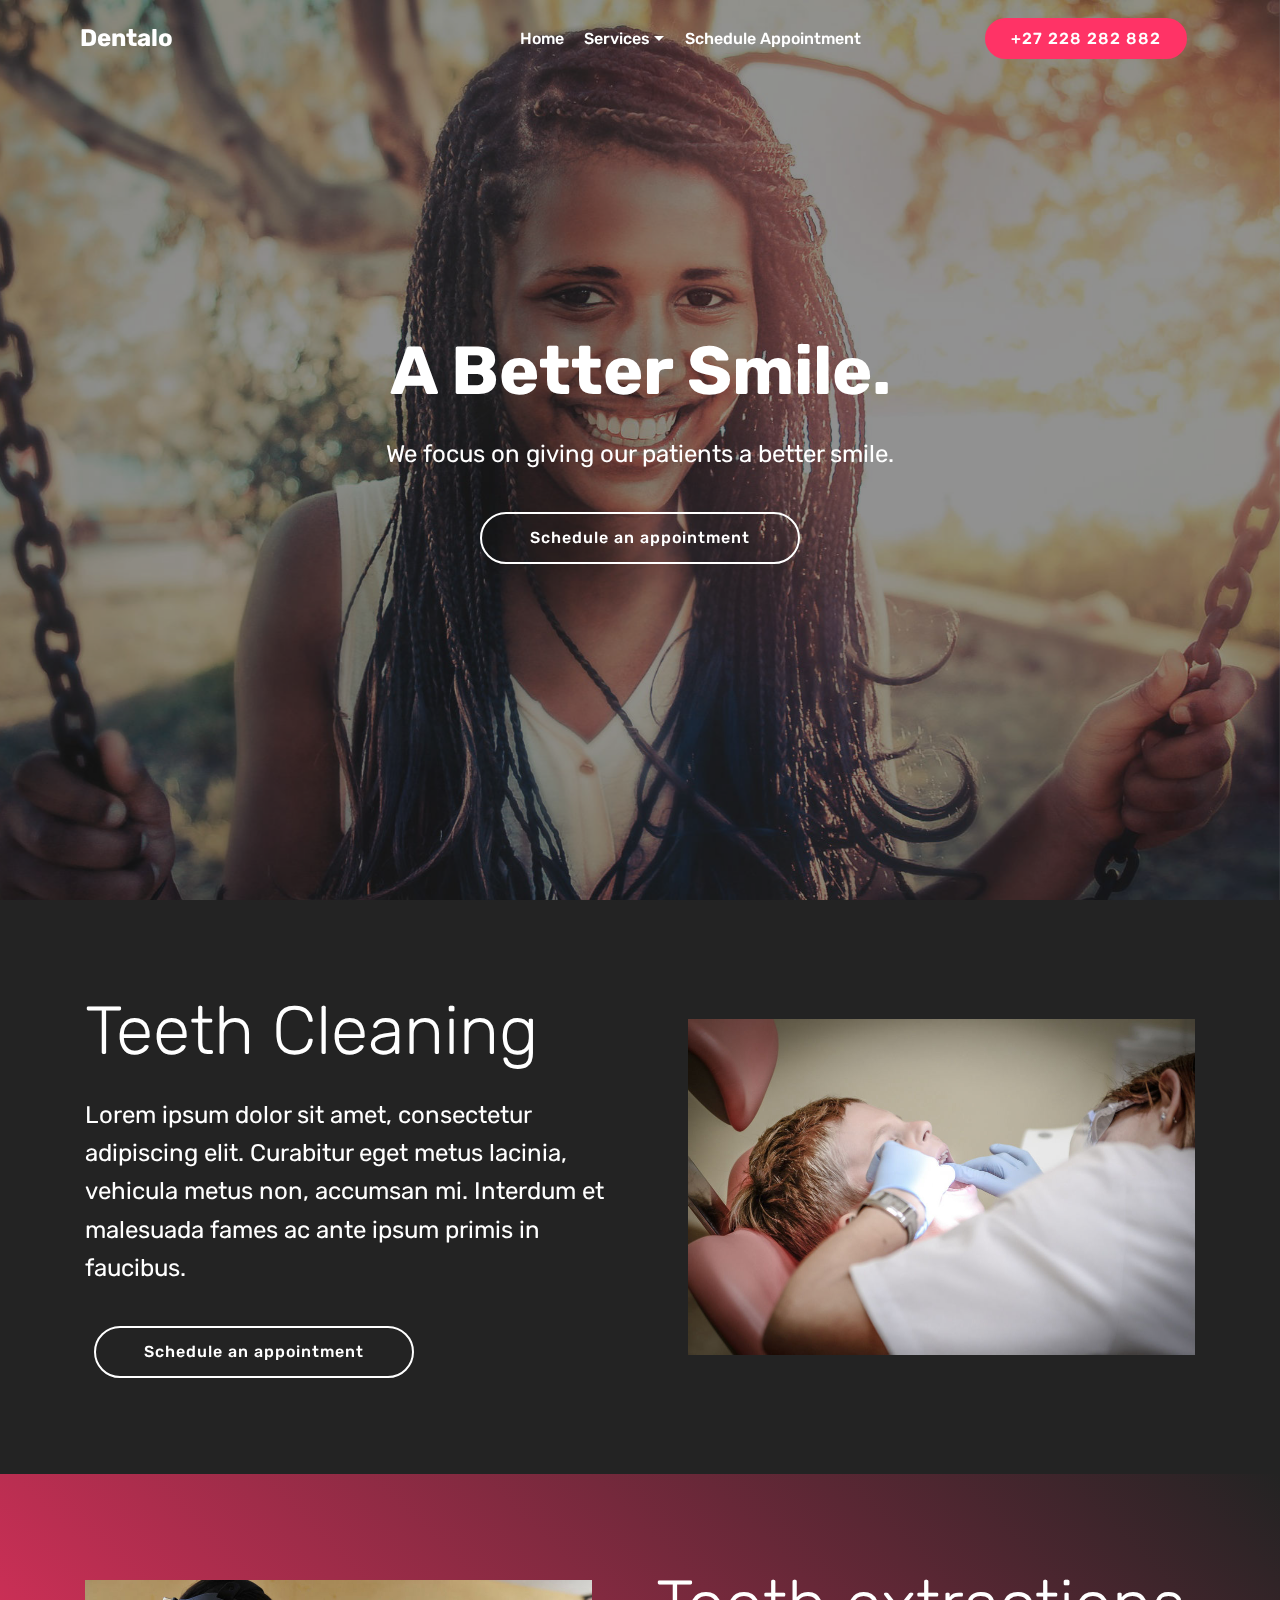
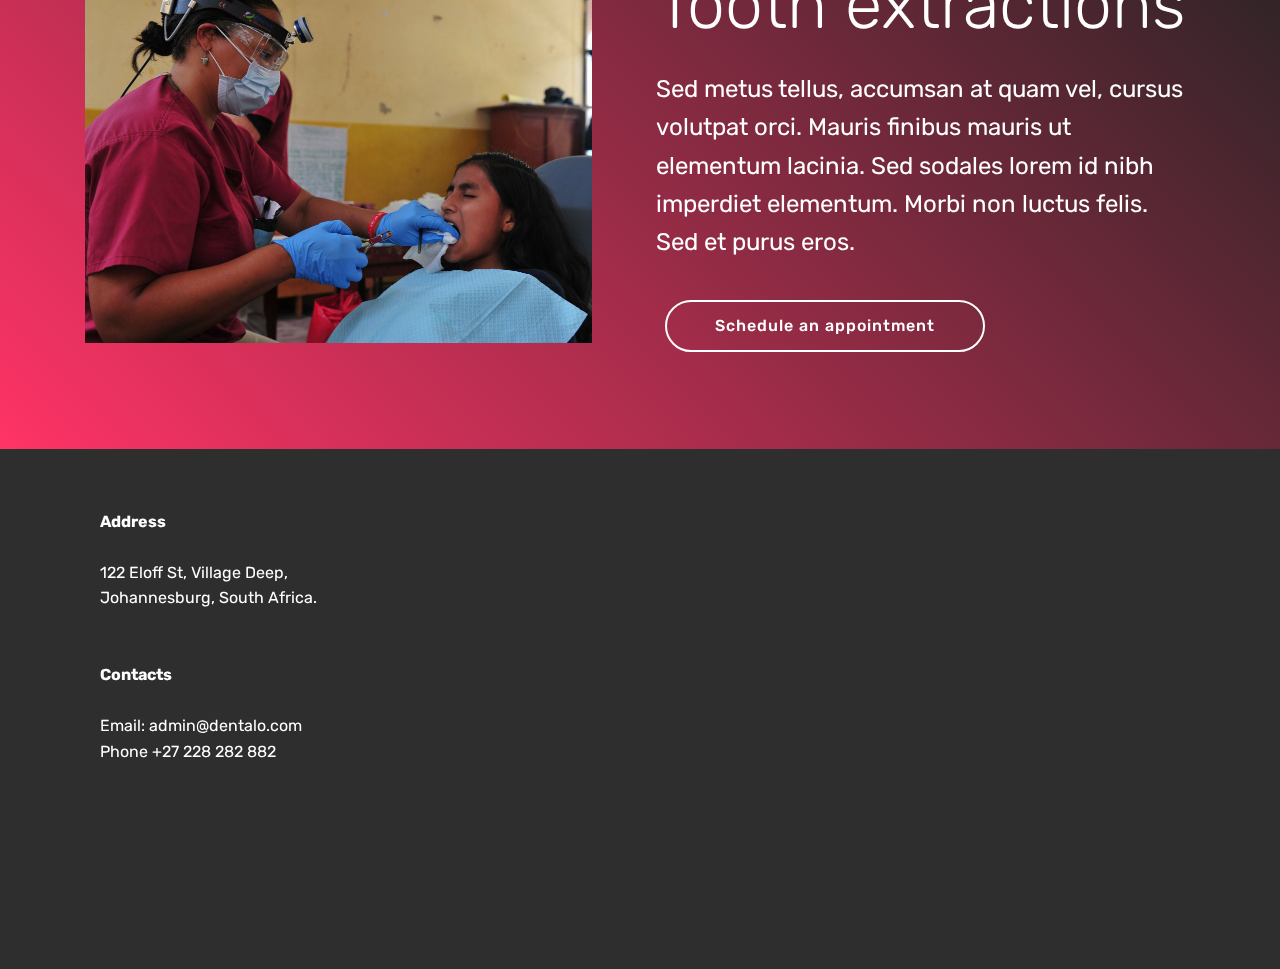
==== commit 55366567: "create github pages" ====
--- a/index.html
+++ b/index.html
@@ -41,13 +41,13 @@
         <div class="menu-logo">
             <div class="navbar-brand">
                 
-                <span class="navbar-caption-wrap"><a class="navbar-caption text-white display-5" href="https://mobirise.co">Dentalo</a></span>
+                <span class="navbar-caption-wrap"><a class="navbar-caption text-white display-5" href="http://mohammeddelawala.github.io/dentalo">Dentalo</a></span>
             </div>
         </div>
         <div class="collapse navbar-collapse" id="navbarSupportedContent">
             <ul class="navbar-nav nav-dropdown" data-app-modern-menu="true"><li class="nav-item">
                     <a class="nav-link link text-white display-4" href="index.html">Home</a>
-                </li><li class="nav-item dropdown"><a class="nav-link link text-white dropdown-toggle display-4" href="page1.html" data-toggle="dropdown-submenu" aria-expanded="true">Services</a><div class="dropdown-menu"><a class="text-white dropdown-item display-4" href="page1.html">Teeth Cleaning</a><a class="text-white dropdown-item display-4" href="page1.html">Braces</a></div></li><li class="nav-item"><a class="nav-link link text-white display-4" href="page1.html">Schedule Appointment</a></li>
+                </li><li class="nav-item dropdown"><a class="nav-link link text-white dropdown-toggle display-4" href="index.html#header3-4" data-toggle="dropdown-submenu" aria-expanded="false">Services</a><div class="dropdown-menu"><a class="text-white dropdown-item display-4" href="index.html#header3-4">Teeth Cleaning</a><a class="text-white dropdown-item display-4" href="index.html#header3-5">Braces</a></div></li><li class="nav-item"><a class="nav-link link text-white display-4" href="page1.html">Schedule Appointment</a></li>
                 <li class="nav-item">
                     <a class="nav-link link text-white display-4" href="https://mobirise.co">
                         <font face="MobiriseIcons"><br></font> &nbsp; &nbsp; &nbsp; &nbsp; &nbsp; &nbsp; &nbsp; &nbsp; &nbsp; &nbsp;&nbsp;</a>
@@ -57,7 +57,7 @@
     </nav>
 </section>
 
-<section class="engine"><a href="https://mobirise.info/z">best website templates</a></section><section class="cid-s1eF5R9jVP mbr-fullscreen mbr-parallax-background" id="header2-3">
+<section class="engine"><a href="https://mobirise.info/k">develop free website</a></section><section class="cid-s1eF5R9jVP mbr-fullscreen mbr-parallax-background" id="header2-3">
 
     
 
@@ -145,13 +145,13 @@
                     <br>
                     <br><strong>Contacts</strong>
                     <br>
-                    <br>Email: admin@joburgdental.com &nbsp; <br>Phone +27 228 282 882&nbsp;<br></p>
+                    <br>Email: admin@dentalo.com &nbsp; <br>Phone +27 228 282 882&nbsp;<br></p>
             </div>
             <div class="col-12 col-md-3 mbr-fonts-style display-7">
                 <p class="mbr-text"></p>
             </div>
             <div class="col-12 col-md-6">
-                <div class="google-map"><iframe frameborder="0" style="border:0" src="https://www.google.com/maps/embed/v1/place?key=AIzaSyAEIpgj38KyLFELm2bK9Y7krBkz1K-cMq8&amp;q=place_id:ChIJB31ezOoOlR4RMbNybUvDnTE" allowfullscreen=""></iframe></div>
+                <div class="google-map"><iframe frameborder="0" style="border:0" src="https://www.google.com/maps/embed/v1/place?key=AIzaSyCx3d07zxHPLvkFBLlAR3Ng8a9wsAsGoJ8&amp;q=place_id:ChIJB31ezOoOlR4RMbNybUvDnTE" allowfullscreen=""></iframe></div>
             </div>
         </div>
         
